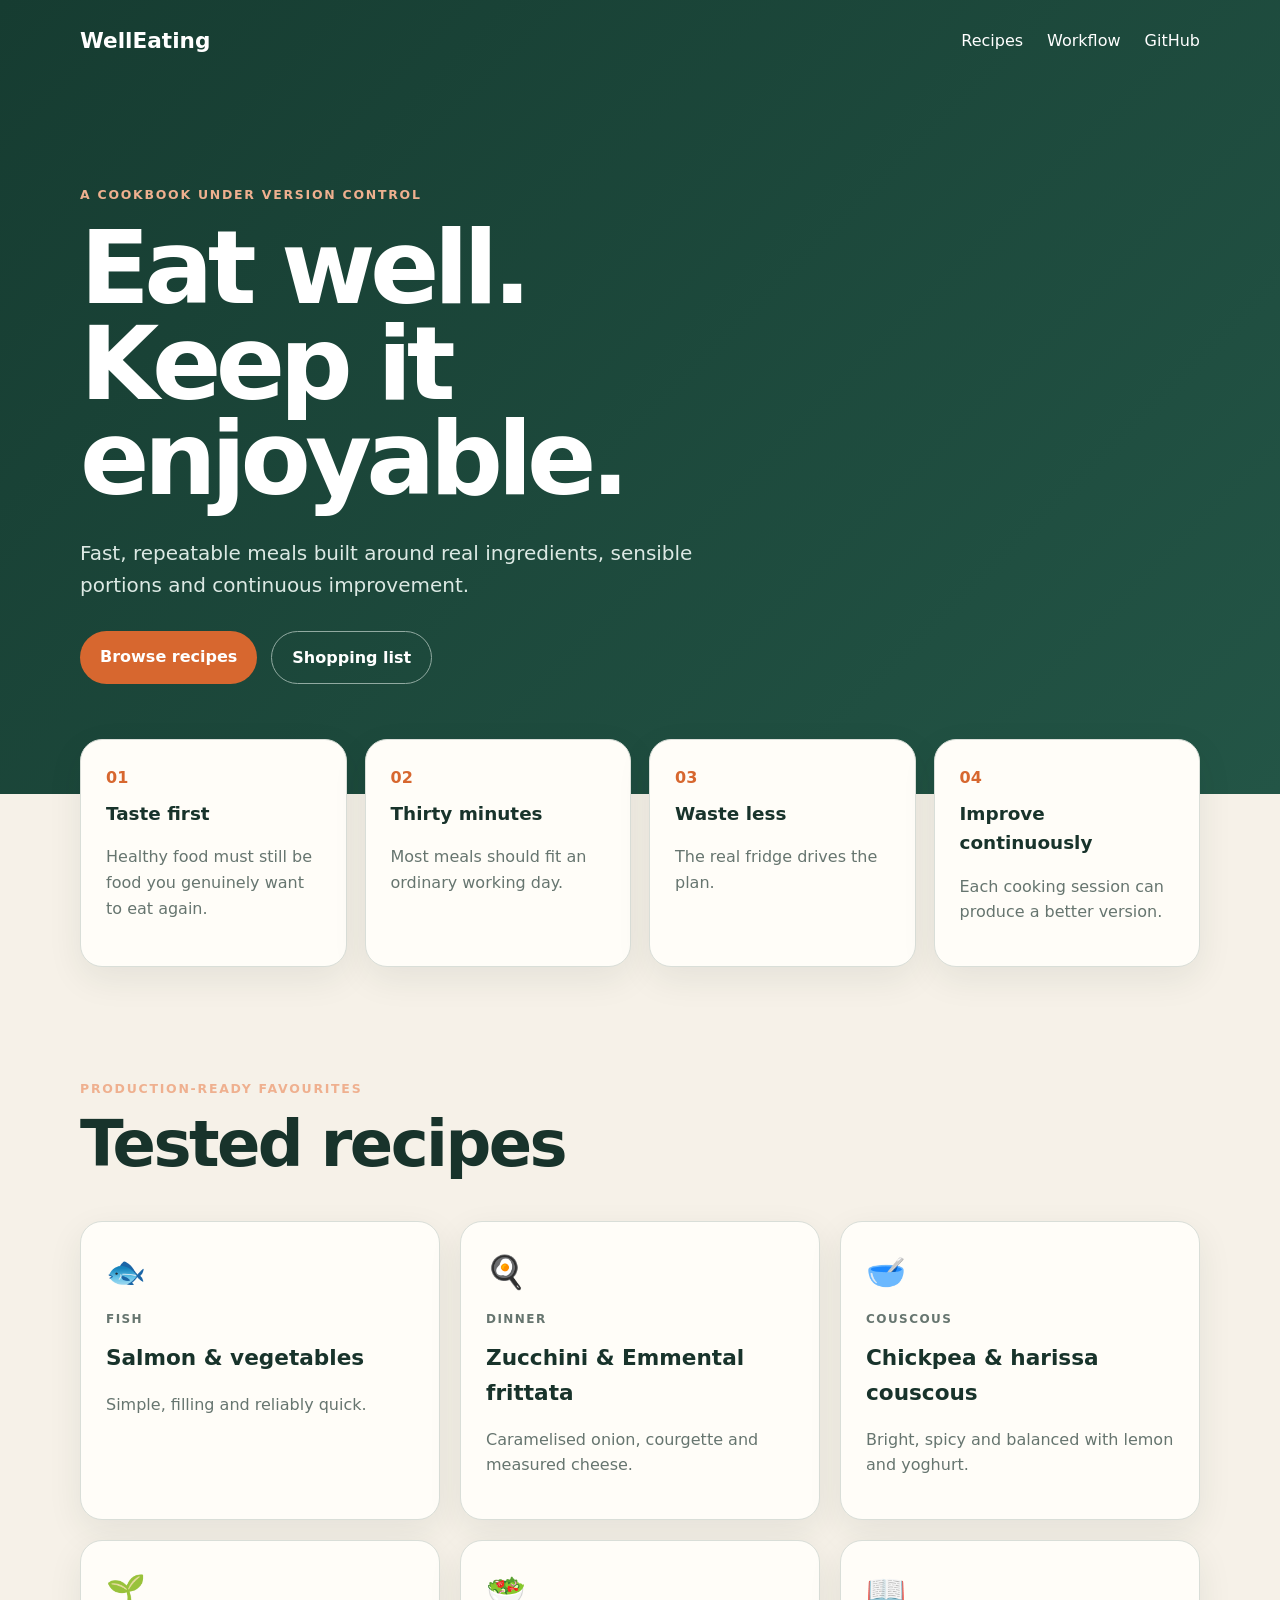
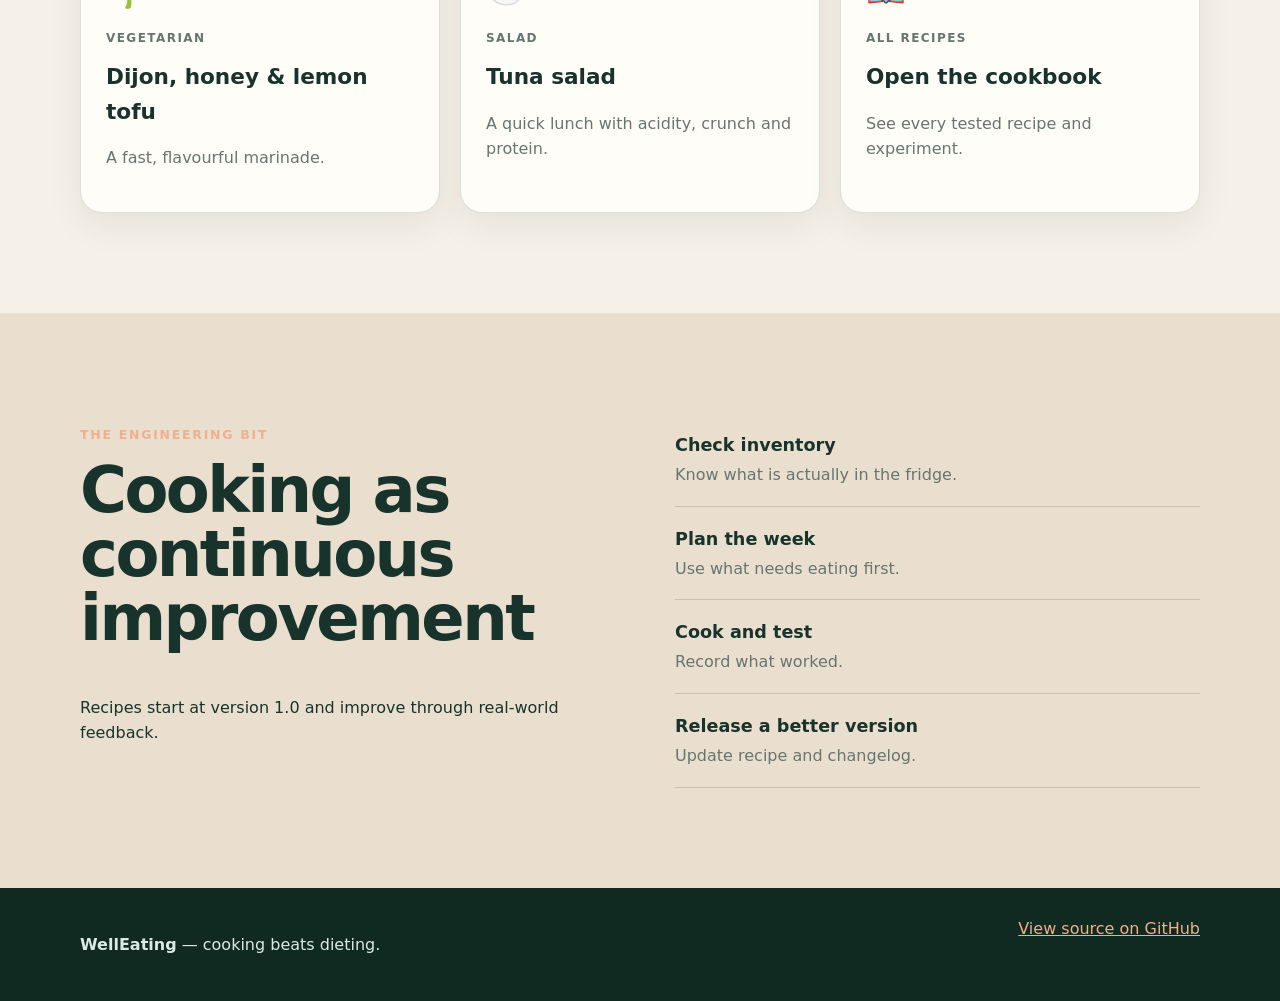
==== docs/index.html @ fb2a12c9 "Add searchable recipe library" ====
<!doctype html>
<html lang="en">
<head>
  <meta charset="utf-8">
  <meta name="viewport" content="width=device-width, initial-scale=1">
  <meta name="description" content="WellEating: a version-controlled personal cookbook for enjoyable, sustainable eating.">
  <title>WellEating</title>
  <link rel="stylesheet" href="styles.css">
</head>
<body>
  <header class="hero">
    <nav class="nav container">
      <a class="brand" href="./">WellEating</a>
      <div class="nav-links">
        <a href="recipes.html">Recipes</a>
        <a href="#workflow">Workflow</a>
        <a href="https://github.com/MassimoDanieli/WellEating">GitHub</a>
      </div>
    </nav>
    <div class="hero-content container">
      <p class="eyebrow">A cookbook under version control</p>
      <h1>Eat well.<br>Keep it enjoyable.</h1>
      <p class="intro">Fast, repeatable meals built around real ingredients, sensible portions and continuous improvement.</p>
      <div class="actions">
        <a class="button primary" href="recipes.html">Browse recipes</a>
        <a class="button secondary" href="https://github.com/MassimoDanieli/WellEating/blob/main/pantry/shopping-list.md">Shopping list</a>
      </div>
    </div>
  </header>

  <main>
    <section class="principles container">
      <article><span>01</span><h2>Taste first</h2><p>Healthy food must still be food you genuinely want to eat again.</p></article>
      <article><span>02</span><h2>Thirty minutes</h2><p>Most meals should fit an ordinary working day.</p></article>
      <article><span>03</span><h2>Waste less</h2><p>The real fridge drives the plan.</p></article>
      <article><span>04</span><h2>Improve continuously</h2><p>Each cooking session can produce a better version.</p></article>
    </section>

    <section id="recipes" class="section container">
      <div class="section-heading">
        <p class="eyebrow">Production-ready favourites</p>
        <h2>Tested recipes</h2>
      </div>
      <div class="recipe-grid">
        <a class="recipe-card" href="https://github.com/MassimoDanieli/WellEating/tree/main/recipes/fish"><div class="recipe-icon">🐟</div><p class="tag">Fish</p><h3>Salmon & vegetables</h3><p>Simple, filling and reliably quick.</p></a>
        <a class="recipe-card" href="https://github.com/MassimoDanieli/WellEating/tree/main/recipes/dinner"><div class="recipe-icon">🍳</div><p class="tag">Dinner</p><h3>Zucchini & Emmental frittata</h3><p>Caramelised onion, courgette and measured cheese.</p></a>
        <a class="recipe-card" href="https://github.com/MassimoDanieli/WellEating/tree/main/recipes/couscous"><div class="recipe-icon">🥣</div><p class="tag">Couscous</p><h3>Chickpea & harissa couscous</h3><p>Bright, spicy and balanced with lemon and yoghurt.</p></a>
        <a class="recipe-card" href="https://github.com/MassimoDanieli/WellEating/tree/main/recipes/vegetarian"><div class="recipe-icon">🌱</div><p class="tag">Vegetarian</p><h3>Dijon, honey & lemon tofu</h3><p>A fast, flavourful marinade.</p></a>
        <a class="recipe-card" href="https://github.com/MassimoDanieli/WellEating/tree/main/recipes/salads"><div class="recipe-icon">🥗</div><p class="tag">Salad</p><h3>Tuna salad</h3><p>A quick lunch with acidity, crunch and protein.</p></a>
        <a class="recipe-card" href="recipes.html"><div class="recipe-icon">📖</div><p class="tag">All recipes</p><h3>Open the cookbook</h3><p>See every tested recipe and experiment.</p></a>
      </div>
    </section>

    <section id="workflow" class="workflow">
      <div class="container workflow-grid">
        <div><p class="eyebrow">The engineering bit</p><h2>Cooking as continuous improvement</h2><p>Recipes start at version 1.0 and improve through real-world feedback.</p></div>
        <ol>
          <li><strong>Check inventory</strong><span>Know what is actually in the fridge.</span></li>
          <li><strong>Plan the week</strong><span>Use what needs eating first.</span></li>
          <li><strong>Cook and test</strong><span>Record what worked.</span></li>
          <li><strong>Release a better version</strong><span>Update recipe and changelog.</span></li>
        </ol>
      </div>
    </section>
  </main>

  <footer><div class="container footer-inner"><p><strong>WellEating</strong> — cooking beats dieting.</p><a href="https://github.com/MassimoDanieli/WellEating">View source on GitHub</a></div></footer>
</body>
</html>
---- docs/styles.css ----
:root{--bg:#f6f1e8;--ink:#18332b;--accent:#d7672f;--card:#fffdf8;--muted:#66756f;--line:#d9ded8}*{box-sizing:border-box}html{scroll-behavior:smooth}body{margin:0;font-family:Inter,ui-sans-serif,system-ui,-apple-system,BlinkMacSystemFont,"Segoe UI",sans-serif;background:var(--bg);color:var(--ink);line-height:1.6}.container{width:min(1120px,calc(100% - 40px));margin:auto}.hero{min-height:72vh;background:linear-gradient(135deg,#163c31,#235546);color:#fff}.nav{display:flex;justify-content:space-between;align-items:center;padding:24px 0}.brand{font-size:1.35rem;font-weight:800}.nav a{color:inherit;text-decoration:none}.nav-links{display:flex;gap:24px}.hero-content{padding:90px 0 110px}.eyebrow{text-transform:uppercase;letter-spacing:.14em;font-weight:800;font-size:.78rem;color:#efb08f}.hero h1{font-size:clamp(3.2rem,8vw,6.6rem);line-height:.93;margin:.15em 0 .3em;letter-spacing:-.055em;max-width:850px}.intro{max-width:690px;font-size:1.25rem;color:#dce9e4}.actions{display:flex;gap:14px;flex-wrap:wrap;margin-top:30px}.button{padding:13px 20px;border-radius:999px;text-decoration:none;font-weight:800}.primary{background:var(--accent);color:white}.secondary{border:1px solid #91aaa1;color:white}.principles{display:grid;grid-template-columns:repeat(4,1fr);gap:18px;margin-top:-55px}.principles article,.recipe-card{background:var(--card);border:1px solid var(--line);border-radius:22px;padding:25px;box-shadow:0 12px 35px rgba(20,45,37,.08)}.principles span,.tag{color:var(--accent);font-weight:800}.principles h2{font-size:1.15rem;margin:.5rem 0}.principles p,.recipe-card p{color:var(--muted)}.section{padding:100px 0}.section-heading h2,.workflow h2{font-size:clamp(2.3rem,5vw,4rem);line-height:1;margin:.2em 0 .7em;letter-spacing:-.04em}.recipe-grid{display:grid;grid-template-columns:repeat(3,1fr);gap:20px}.recipe-card{text-decoration:none;color:inherit;transition:.2s transform,.2s box-shadow}.recipe-card:hover{transform:translateY(-5px);box-shadow:0 18px 45px rgba(20,45,37,.13)}.recipe-icon{font-size:2rem}.recipe-card h3{font-size:1.35rem;margin:.3rem 0}.tag{font-size:.75rem;text-transform:uppercase;letter-spacing:.12em}.workflow{background:#eadfcf;padding:100px 0}.workflow-grid{display:grid;grid-template-columns:1fr 1fr;gap:70px}.workflow ol{list-style:none;padding:0;margin:0}.workflow li{display:grid;gap:3px;padding:18px 0;border-bottom:1px solid #cdbfae}.workflow li strong{font-size:1.1rem}.workflow li span{color:var(--muted)}footer{background:#102a22;color:#dce9e4;padding:28px 0}.footer-inner{display:flex;justify-content:space-between;gap:20px}.footer-inner a{color:#efb08f}@media(max-width:850px){.principles,.recipe-grid{grid-template-columns:repeat(2,1fr)}.workflow-grid{grid-template-columns:1fr}.hero-content{padding-top:60px}}@media(max-width:560px){.nav-links{display:none}.principles,.recipe-grid{grid-template-columns:1fr}.hero{min-height:auto}.hero-content{padding:55px 0 90px}.footer-inner{flex-direction:column}}

/* Recipe library */
.subhero{background:linear-gradient(135deg,#163c31,#235546);color:#fff}.subhero-content{padding:70px 0 85px}.subhero h1{font-size:clamp(3rem,7vw,5.8rem);line-height:.96;letter-spacing:-.055em;margin:.15em 0 .25em;max-width:900px}.nav-links .active{color:#efb08f}.recipe-page{padding:55px 0 100px}.filter-panel{display:grid;grid-template-columns:minmax(240px,1.2fr) 1fr 1fr;gap:24px;background:var(--card);border:1px solid var(--line);border-radius:24px;padding:24px;box-shadow:0 12px 35px rgba(20,45,37,.07)}.search-box,.filter-group{display:flex;flex-direction:column;gap:10px}.search-box>span,.filter-group>span{font-size:.78rem;text-transform:uppercase;letter-spacing:.12em;font-weight:800;color:var(--muted)}.search-box input{width:100%;border:1px solid var(--line);background:#fff;border-radius:14px;padding:13px 15px;font:inherit;color:var(--ink);outline:none}.search-box input:focus{border-color:var(--accent);box-shadow:0 0 0 3px rgba(215,103,47,.14)}.chips{display:flex;flex-wrap:wrap;gap:8px}.chip{border:1px solid var(--line);background:#fff;color:var(--ink);padding:8px 11px;border-radius:999px;font:inherit;font-size:.84rem;font-weight:700;cursor:pointer}.chip:hover,.chip.selected{background:var(--ink);border-color:var(--ink);color:#fff}.results-bar{display:flex;justify-content:space-between;align-items:center;margin:30px 2px 18px}.results-bar p{margin:0}.text-button{border:0;background:none;color:var(--accent);font:inherit;font-weight:800;cursor:pointer}.recipe-library{grid-template-columns:repeat(3,1fr)}.library-card{display:flex;flex-direction:column;min-height:370px}.library-card h2{font-size:1.45rem;line-height:1.15;margin:.35rem 0}.library-card>p:not(.tag){flex:1}.card-top{display:flex;justify-content:space-between;align-items:flex-start}.status{font-size:.7rem;font-weight:800;padding:6px 9px;border-radius:999px;background:#eee8de;color:#665d50}.status.production-ready{background:#dcecdf;color:#246238}.status.tested{background:#e5ecf3;color:#2b587b}.status.to-test{background:#f8e3d8;color:#9b4928}.recipe-meta{display:flex;justify-content:space-between;border-top:1px solid var(--line);padding-top:14px;color:var(--muted);font-size:.86rem}.card-action{display:flex;justify-content:space-between;align-items:center;margin-top:18px;border:0;background:var(--ink);color:#fff;border-radius:12px;padding:11px 13px;font:inherit;font-weight:800;cursor:pointer}.card-action:hover{background:#285646}.empty-state{text-align:center;padding:70px 20px;color:var(--muted)}.recipe-dialog{width:min(920px,calc(100% - 28px));max-height:88vh;border:0;border-radius:25px;padding:0;background:var(--card);color:var(--ink);box-shadow:0 30px 90px rgba(0,0,0,.35)}.recipe-dialog::backdrop{background:rgba(10,29,23,.72);backdrop-filter:blur(4px)}.dialog-close{position:sticky;float:right;top:14px;margin:14px 14px 0 0;width:38px;height:38px;border:0;border-radius:50%;background:#fff;color:var(--ink);font-size:1.6rem;cursor:pointer;box-shadow:0 5px 20px rgba(0,0,0,.15);z-index:2}.dialog-hero{display:grid;grid-template-columns:auto 1fr;gap:22px;background:#eadfcf;padding:44px 52px 30px}.dialog-icon{font-size:3.2rem}.dialog-hero h2{font-size:clamp(2rem,5vw,3.5rem);line-height:1;letter-spacing:-.04em;margin:.18em 0}.dialog-hero p:last-child{color:var(--muted);max-width:660px}.dialog-meta{display:flex;gap:10px;flex-wrap:wrap;padding:20px 52px 0}.dialog-meta span{background:#edf0ec;border-radius:999px;padding:7px 11px;font-weight:700;font-size:.85rem}.recipe-detail-grid{display:grid;grid-template-columns:.85fr 1.15fr;gap:50px;padding:30px 52px}.recipe-detail-grid h3{font-size:1.25rem}.recipe-detail-grid li{margin-bottom:9px}.recipe-note{margin:0 52px 45px;padding:18px 20px;border-left:4px solid var(--accent);background:#f5eee4;border-radius:0 14px 14px 0}.recipe-note p{margin:.35rem 0 0;color:var(--muted)}
@media(max-width:900px){.filter-panel{grid-template-columns:1fr 1fr}.search-box{grid-column:1/-1}.recipe-library{grid-template-columns:repeat(2,1fr)}}
@media(max-width:620px){.subhero-content{padding:45px 0 60px}.filter-panel{grid-template-columns:1fr;padding:18px}.search-box{grid-column:auto}.recipe-library{grid-template-columns:1fr}.library-card{min-height:0}.dialog-hero{grid-template-columns:1fr;padding:55px 25px 25px}.dialog-icon{font-size:2.5rem}.dialog-meta{padding:18px 25px 0}.recipe-detail-grid{grid-template-columns:1fr;gap:15px;padding:20px 25px}.recipe-note{margin:0 25px 30px}}
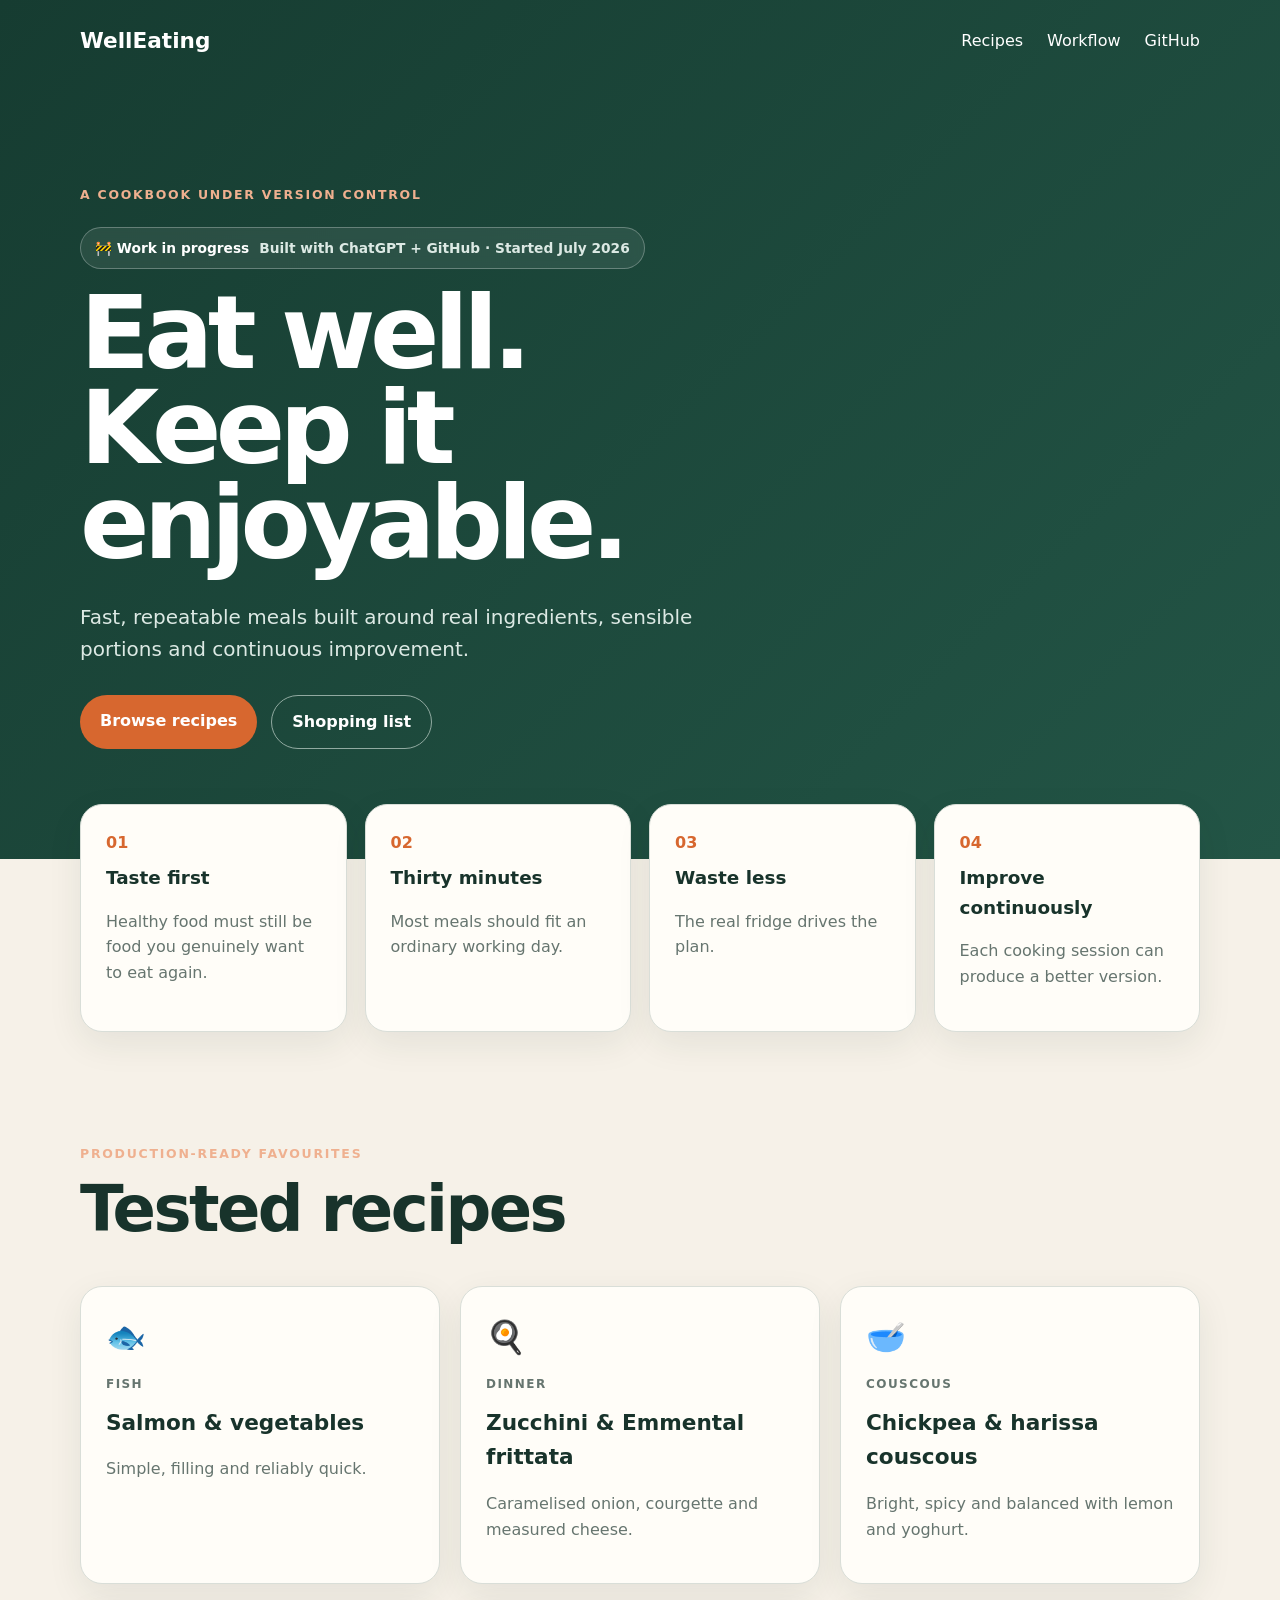
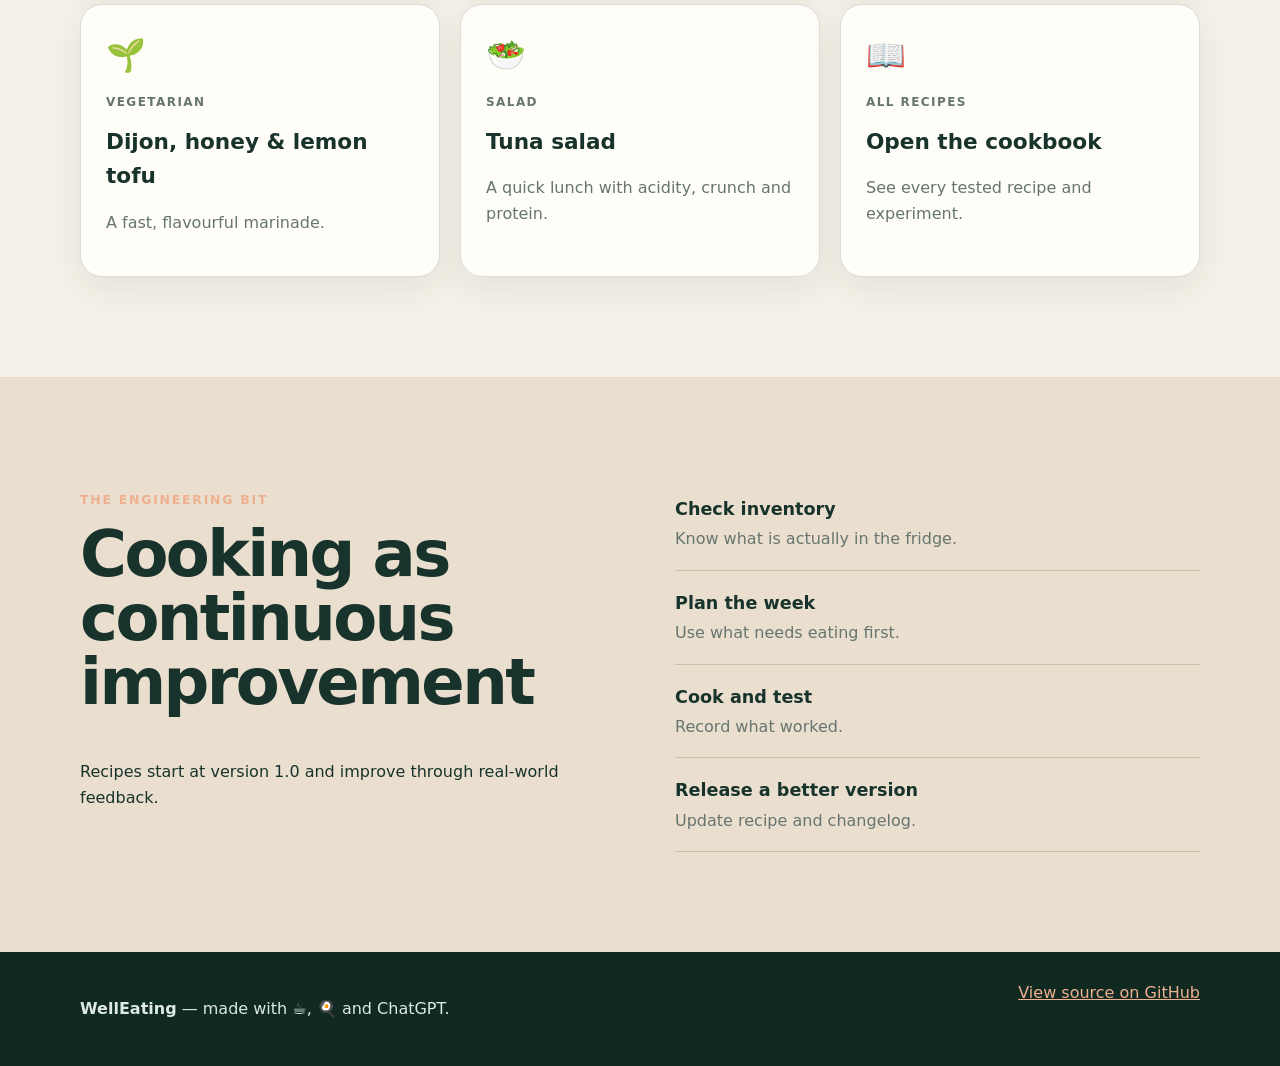
==== commit e2d3886d: "Add project status badge and updated footer" ====
--- a/docs/index.html
+++ b/docs/index.html
@@ -19,6 +19,7 @@
     </nav>
     <div class="hero-content container">
       <p class="eyebrow">A cookbook under version control</p>
+      <div class="project-badge" role="status">🚧 Work in progress <span>Built with ChatGPT + GitHub · Started July 2026</span></div>
       <h1>Eat well.<br>Keep it enjoyable.</h1>
       <p class="intro">Fast, repeatable meals built around real ingredients, sensible portions and continuous improvement.</p>
       <div class="actions">
@@ -64,6 +65,6 @@
     </section>
   </main>
 
-  <footer><div class="container footer-inner"><p><strong>WellEating</strong> — cooking beats dieting.</p><a href="https://github.com/MassimoDanieli/WellEating">View source on GitHub</a></div></footer>
+  <footer><div class="container footer-inner"><p><strong>WellEating</strong> — made with ☕, 🍳 and ChatGPT.</p><a href="https://github.com/MassimoDanieli/WellEating">View source on GitHub</a></div></footer>
 </body>
 </html>
--- a/docs/styles.css
+++ b/docs/styles.css
@@ -4,3 +4,7 @@
 .subhero{background:linear-gradient(135deg,#163c31,#235546);color:#fff}.subhero-content{padding:70px 0 85px}.subhero h1{font-size:clamp(3rem,7vw,5.8rem);line-height:.96;letter-spacing:-.055em;margin:.15em 0 .25em;max-width:900px}.nav-links .active{color:#efb08f}.recipe-page{padding:55px 0 100px}.filter-panel{display:grid;grid-template-columns:minmax(240px,1.2fr) 1fr 1fr;gap:24px;background:var(--card);border:1px solid var(--line);border-radius:24px;padding:24px;box-shadow:0 12px 35px rgba(20,45,37,.07)}.search-box,.filter-group{display:flex;flex-direction:column;gap:10px}.search-box>span,.filter-group>span{font-size:.78rem;text-transform:uppercase;letter-spacing:.12em;font-weight:800;color:var(--muted)}.search-box input{width:100%;border:1px solid var(--line);background:#fff;border-radius:14px;padding:13px 15px;font:inherit;color:var(--ink);outline:none}.search-box input:focus{border-color:var(--accent);box-shadow:0 0 0 3px rgba(215,103,47,.14)}.chips{display:flex;flex-wrap:wrap;gap:8px}.chip{border:1px solid var(--line);background:#fff;color:var(--ink);padding:8px 11px;border-radius:999px;font:inherit;font-size:.84rem;font-weight:700;cursor:pointer}.chip:hover,.chip.selected{background:var(--ink);border-color:var(--ink);color:#fff}.results-bar{display:flex;justify-content:space-between;align-items:center;margin:30px 2px 18px}.results-bar p{margin:0}.text-button{border:0;background:none;color:var(--accent);font:inherit;font-weight:800;cursor:pointer}.recipe-library{grid-template-columns:repeat(3,1fr)}.library-card{display:flex;flex-direction:column;min-height:370px}.library-card h2{font-size:1.45rem;line-height:1.15;margin:.35rem 0}.library-card>p:not(.tag){flex:1}.card-top{display:flex;justify-content:space-between;align-items:flex-start}.status{font-size:.7rem;font-weight:800;padding:6px 9px;border-radius:999px;background:#eee8de;color:#665d50}.status.production-ready{background:#dcecdf;color:#246238}.status.tested{background:#e5ecf3;color:#2b587b}.status.to-test{background:#f8e3d8;color:#9b4928}.recipe-meta{display:flex;justify-content:space-between;border-top:1px solid var(--line);padding-top:14px;color:var(--muted);font-size:.86rem}.card-action{display:flex;justify-content:space-between;align-items:center;margin-top:18px;border:0;background:var(--ink);color:#fff;border-radius:12px;padding:11px 13px;font:inherit;font-weight:800;cursor:pointer}.card-action:hover{background:#285646}.empty-state{text-align:center;padding:70px 20px;color:var(--muted)}.recipe-dialog{width:min(920px,calc(100% - 28px));max-height:88vh;border:0;border-radius:25px;padding:0;background:var(--card);color:var(--ink);box-shadow:0 30px 90px rgba(0,0,0,.35)}.recipe-dialog::backdrop{background:rgba(10,29,23,.72);backdrop-filter:blur(4px)}.dialog-close{position:sticky;float:right;top:14px;margin:14px 14px 0 0;width:38px;height:38px;border:0;border-radius:50%;background:#fff;color:var(--ink);font-size:1.6rem;cursor:pointer;box-shadow:0 5px 20px rgba(0,0,0,.15);z-index:2}.dialog-hero{display:grid;grid-template-columns:auto 1fr;gap:22px;background:#eadfcf;padding:44px 52px 30px}.dialog-icon{font-size:3.2rem}.dialog-hero h2{font-size:clamp(2rem,5vw,3.5rem);line-height:1;letter-spacing:-.04em;margin:.18em 0}.dialog-hero p:last-child{color:var(--muted);max-width:660px}.dialog-meta{display:flex;gap:10px;flex-wrap:wrap;padding:20px 52px 0}.dialog-meta span{background:#edf0ec;border-radius:999px;padding:7px 11px;font-weight:700;font-size:.85rem}.recipe-detail-grid{display:grid;grid-template-columns:.85fr 1.15fr;gap:50px;padding:30px 52px}.recipe-detail-grid h3{font-size:1.25rem}.recipe-detail-grid li{margin-bottom:9px}.recipe-note{margin:0 52px 45px;padding:18px 20px;border-left:4px solid var(--accent);background:#f5eee4;border-radius:0 14px 14px 0}.recipe-note p{margin:.35rem 0 0;color:var(--muted)}
 @media(max-width:900px){.filter-panel{grid-template-columns:1fr 1fr}.search-box{grid-column:1/-1}.recipe-library{grid-template-columns:repeat(2,1fr)}}
 @media(max-width:620px){.subhero-content{padding:45px 0 60px}.filter-panel{grid-template-columns:1fr;padding:18px}.search-box{grid-column:auto}.recipe-library{grid-template-columns:1fr}.library-card{min-height:0}.dialog-hero{grid-template-columns:1fr;padding:55px 25px 25px}.dialog-icon{font-size:2.5rem}.dialog-meta{padding:18px 25px 0}.recipe-detail-grid{grid-template-columns:1fr;gap:15px;padding:20px 25px}.recipe-note{margin:0 25px 30px}}
+
+
+/* Project status */
+.project-badge{display:inline-flex;align-items:center;gap:10px;flex-wrap:wrap;margin-top:10px;padding:9px 14px;border:1px solid rgba(255,255,255,.28);border-radius:999px;background:rgba(255,255,255,.08);font-weight:800;font-size:.86rem;backdrop-filter:blur(6px)}.project-badge span{font-weight:600;color:#dce9e4}@media(max-width:560px){.project-badge{border-radius:18px;align-items:flex-start}.project-badge span{display:block;width:100%;padding-left:28px}}
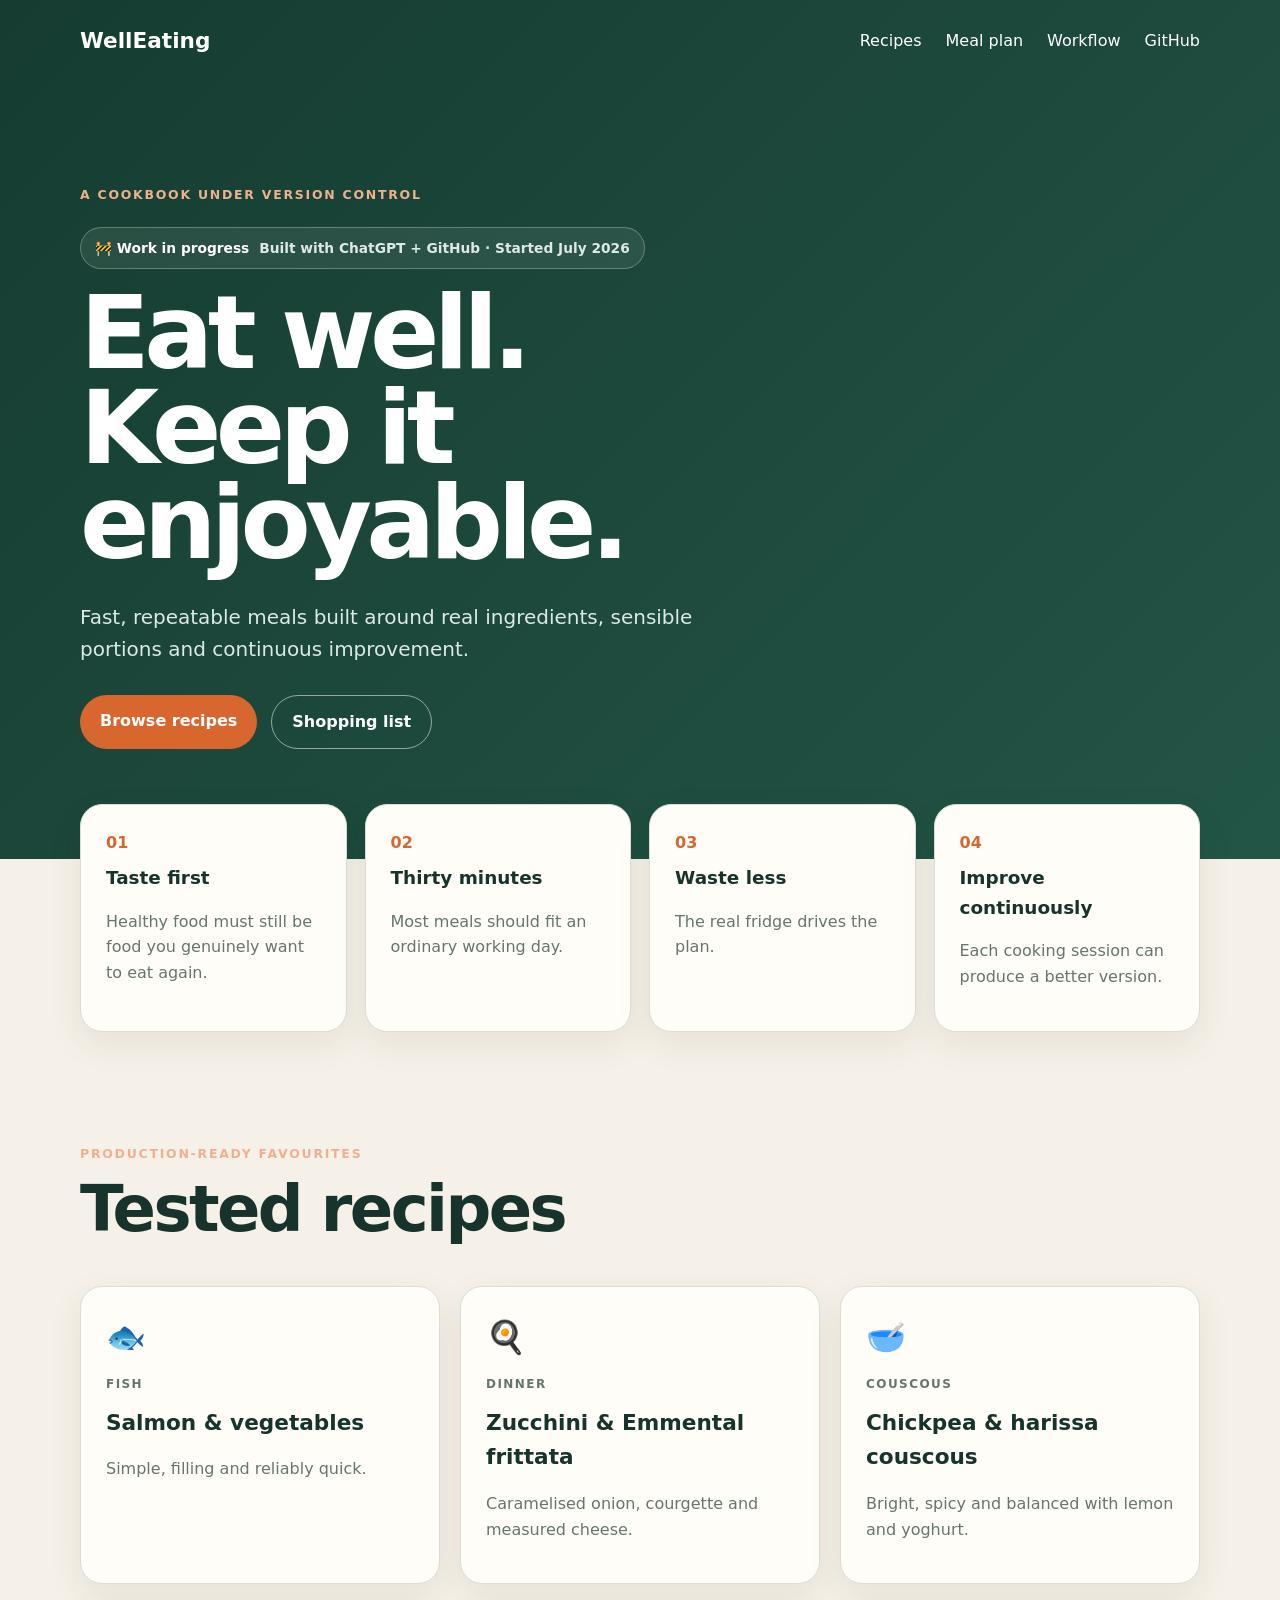
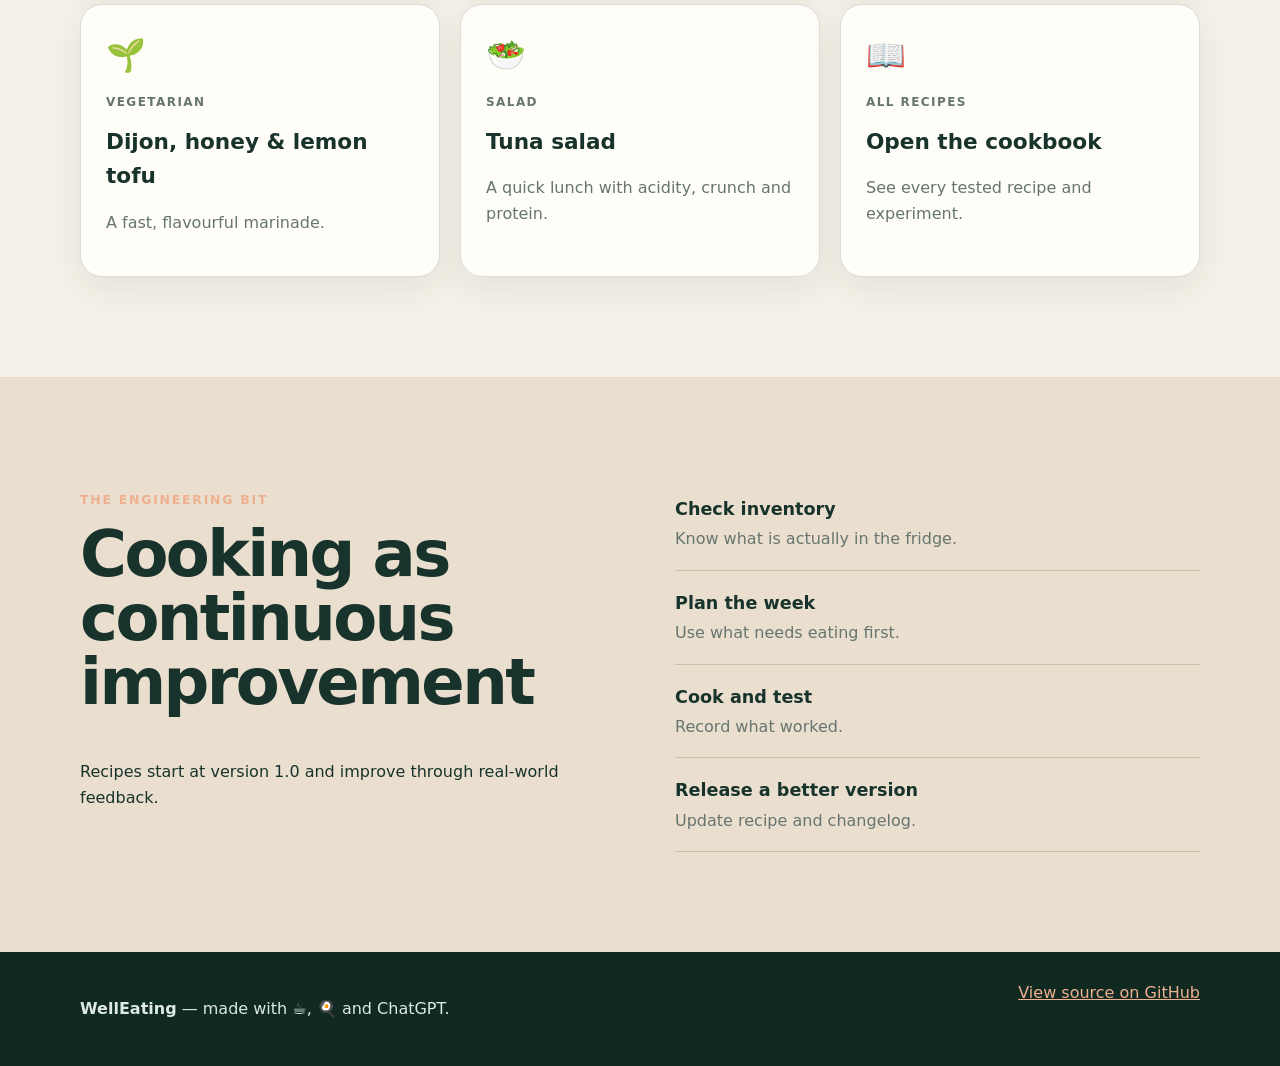
==== commit 5b6aca77: "Single-source recipes pipeline, meal plan page, OG tags and shareable URLs" ====
--- a/docs/index.html
+++ b/docs/index.html
@@ -5,6 +5,15 @@
   <meta name="viewport" content="width=device-width, initial-scale=1">
   <meta name="description" content="WellEating: a version-controlled personal cookbook for enjoyable, sustainable eating.">
   <title>WellEating</title>
+  <link rel="icon" type="image/png" href="favicon.png">
+  <meta property="og:type" content="website">
+  <meta property="og:title" content="WellEating">
+  <meta property="og:description" content="A version-controlled personal cookbook for enjoyable, sustainable eating.">
+  <meta property="og:url" content="https://massimodanieli.github.io/WellEating/">
+  <meta property="og:image" content="https://massimodanieli.github.io/WellEating/og-image.png">
+  <meta property="og:image:width" content="1200">
+  <meta property="og:image:height" content="630">
+  <meta name="twitter:card" content="summary_large_image">
   <link rel="stylesheet" href="styles.css">
 </head>
 <body>
@@ -13,6 +22,7 @@
       <a class="brand" href="./">WellEating</a>
       <div class="nav-links">
         <a href="recipes.html">Recipes</a>
+        <a href="meal-plan.html">Meal plan</a>
         <a href="#workflow">Workflow</a>
         <a href="https://github.com/MassimoDanieli/WellEating">GitHub</a>
       </div>
@@ -24,7 +34,7 @@
       <p class="intro">Fast, repeatable meals built around real ingredients, sensible portions and continuous improvement.</p>
       <div class="actions">
         <a class="button primary" href="recipes.html">Browse recipes</a>
-        <a class="button secondary" href="https://github.com/MassimoDanieli/WellEating/blob/main/pantry/shopping-list.md">Shopping list</a>
+        <a class="button secondary" href="shopping.html">Shopping list</a>
       </div>
     </div>
   </header>
@@ -43,11 +53,11 @@
         <h2>Tested recipes</h2>
       </div>
       <div class="recipe-grid">
-        <a class="recipe-card" href="https://github.com/MassimoDanieli/WellEating/tree/main/recipes/fish"><div class="recipe-icon">🐟</div><p class="tag">Fish</p><h3>Salmon & vegetables</h3><p>Simple, filling and reliably quick.</p></a>
-        <a class="recipe-card" href="https://github.com/MassimoDanieli/WellEating/tree/main/recipes/dinner"><div class="recipe-icon">🍳</div><p class="tag">Dinner</p><h3>Zucchini & Emmental frittata</h3><p>Caramelised onion, courgette and measured cheese.</p></a>
-        <a class="recipe-card" href="https://github.com/MassimoDanieli/WellEating/tree/main/recipes/couscous"><div class="recipe-icon">🥣</div><p class="tag">Couscous</p><h3>Chickpea & harissa couscous</h3><p>Bright, spicy and balanced with lemon and yoghurt.</p></a>
-        <a class="recipe-card" href="https://github.com/MassimoDanieli/WellEating/tree/main/recipes/vegetarian"><div class="recipe-icon">🌱</div><p class="tag">Vegetarian</p><h3>Dijon, honey & lemon tofu</h3><p>A fast, flavourful marinade.</p></a>
-        <a class="recipe-card" href="https://github.com/MassimoDanieli/WellEating/tree/main/recipes/salads"><div class="recipe-icon">🥗</div><p class="tag">Salad</p><h3>Tuna salad</h3><p>A quick lunch with acidity, crunch and protein.</p></a>
+        <a class="recipe-card" href="recipes.html?open=salmon-air-fryer-vegetables"><div class="recipe-icon">🐟</div><p class="tag">Fish</p><h3>Salmon & vegetables</h3><p>Simple, filling and reliably quick.</p></a>
+        <a class="recipe-card" href="recipes.html?open=zucchini-onion-emmental-frittata"><div class="recipe-icon">🍳</div><p class="tag">Dinner</p><h3>Zucchini & Emmental frittata</h3><p>Caramelised onion, courgette and measured cheese.</p></a>
+        <a class="recipe-card" href="recipes.html?open=moroccan-chickpea-harissa-couscous"><div class="recipe-icon">🥣</div><p class="tag">Couscous</p><h3>Chickpea & harissa couscous</h3><p>Bright, spicy and balanced with lemon and yoghurt.</p></a>
+        <a class="recipe-card" href="recipes.html?open=dijon-honey-lemon-tofu"><div class="recipe-icon">🌱</div><p class="tag">Vegetarian</p><h3>Dijon, honey & lemon tofu</h3><p>A fast, flavourful marinade.</p></a>
+        <a class="recipe-card" href="recipes.html?open=tuna-mustard-salad"><div class="recipe-icon">🥗</div><p class="tag">Salad</p><h3>Tuna salad</h3><p>A quick lunch with acidity, crunch and protein.</p></a>
         <a class="recipe-card" href="recipes.html"><div class="recipe-icon">📖</div><p class="tag">All recipes</p><h3>Open the cookbook</h3><p>See every tested recipe and experiment.</p></a>
       </div>
     </section>
--- a/docs/styles.css
+++ b/docs/styles.css
@@ -6,5 +6,19 @@
 @media(max-width:620px){.subhero-content{padding:45px 0 60px}.filter-panel{grid-template-columns:1fr;padding:18px}.search-box{grid-column:auto}.recipe-library{grid-template-columns:1fr}.library-card{min-height:0}.dialog-hero{grid-template-columns:1fr;padding:55px 25px 25px}.dialog-icon{font-size:2.5rem}.dialog-meta{padding:18px 25px 0}.recipe-detail-grid{grid-template-columns:1fr;gap:15px;padding:20px 25px}.recipe-note{margin:0 25px 30px}}
 
 
+/* Shopping list */
+.shopping-page{padding:55px 0 100px}.shopping-grid{display:grid;grid-template-columns:repeat(3,1fr);gap:20px}.shopping-card{cursor:default}.shopping-card:hover{transform:none;box-shadow:0 12px 35px rgba(20,45,37,.08)}.shopping-items{list-style:none;margin:14px 0 0;padding:0;display:flex;flex-direction:column;gap:9px}.shopping-items li{display:flex;align-items:center;gap:10px;color:var(--ink)}.shopping-items li.checked{color:var(--muted);text-decoration:line-through}.shopping-items .box{width:16px;height:16px;flex:0 0 16px;border-radius:5px;border:2px solid var(--line)}.shopping-items li.checked .box{background:var(--accent);border-color:var(--accent)}
+@media(max-width:900px){.shopping-grid{grid-template-columns:repeat(2,1fr)}}
+@media(max-width:620px){.shopping-grid{grid-template-columns:1fr}}
+
+/* Meal plan */
+.mealplan-page{padding:55px 0 100px}.mealplan-grid{display:grid;grid-template-columns:repeat(3,1fr);gap:20px}.day-card{cursor:default}.day-card:hover{transform:none;box-shadow:0 12px 35px rgba(20,45,37,.08)}.day-card.today{border-color:var(--accent);box-shadow:0 0 0 2px var(--accent),0 12px 35px rgba(20,45,37,.1)}.meal{margin-top:12px}.meal-label{font-size:.72rem;text-transform:uppercase;letter-spacing:.12em;font-weight:800;color:var(--muted)}.meal p{margin:.2rem 0 0;color:var(--ink)}.day-note{margin-top:14px;padding-top:12px;border-top:1px solid var(--line);color:var(--muted);font-size:.9rem;font-style:italic}
+@media(max-width:900px){.mealplan-grid{grid-template-columns:repeat(2,1fr)}}
+@media(max-width:620px){.mealplan-grid{grid-template-columns:1fr}}
+
+/* Recipe dialog extras */
+.rating{color:var(--accent);letter-spacing:2px}.dialog-source{padding:0 52px 40px;margin:0}.dialog-source a{color:var(--accent);font-weight:800;text-decoration:none}
+@media(max-width:620px){.dialog-source{padding:0 25px 30px}}
+
 /* Project status */
 .project-badge{display:inline-flex;align-items:center;gap:10px;flex-wrap:wrap;margin-top:10px;padding:9px 14px;border:1px solid rgba(255,255,255,.28);border-radius:999px;background:rgba(255,255,255,.08);font-weight:800;font-size:.86rem;backdrop-filter:blur(6px)}.project-badge span{font-weight:600;color:#dce9e4}@media(max-width:560px){.project-badge{border-radius:18px;align-items:flex-start}.project-badge span{display:block;width:100%;padding-left:28px}}
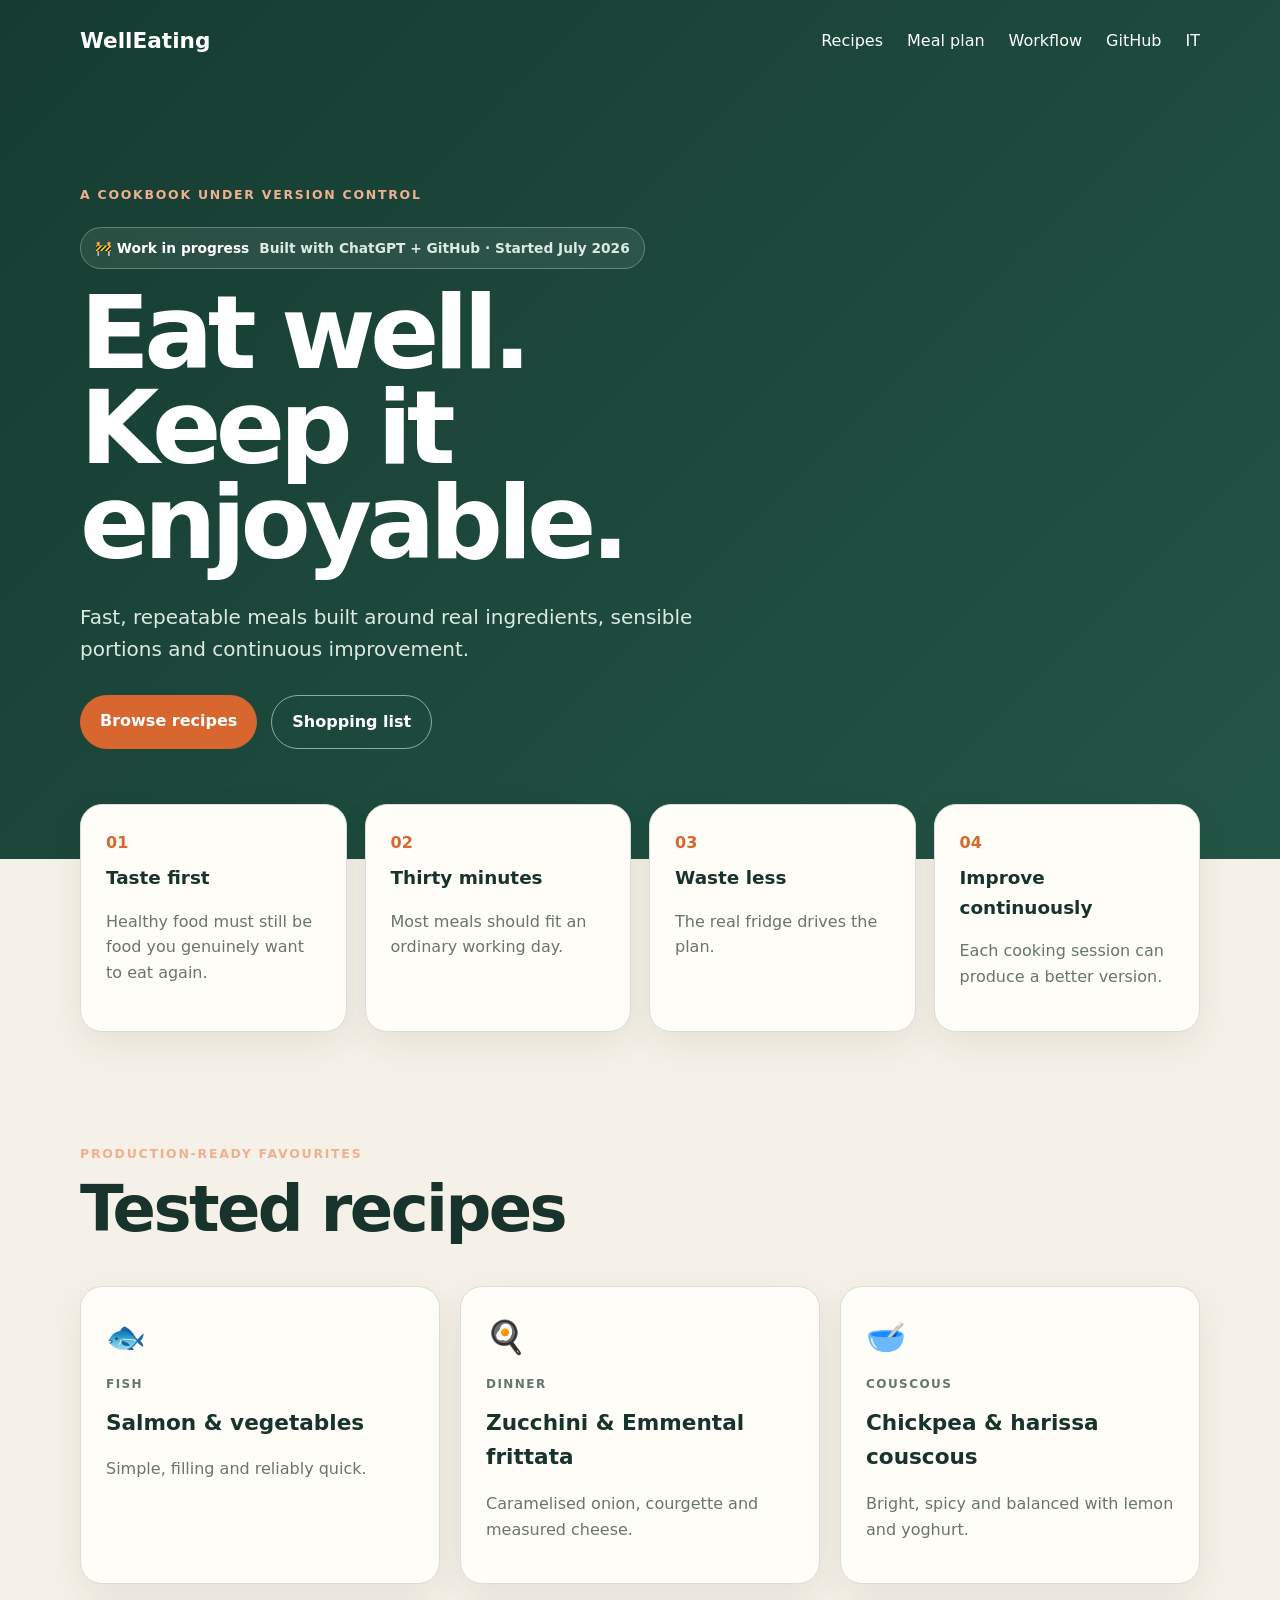
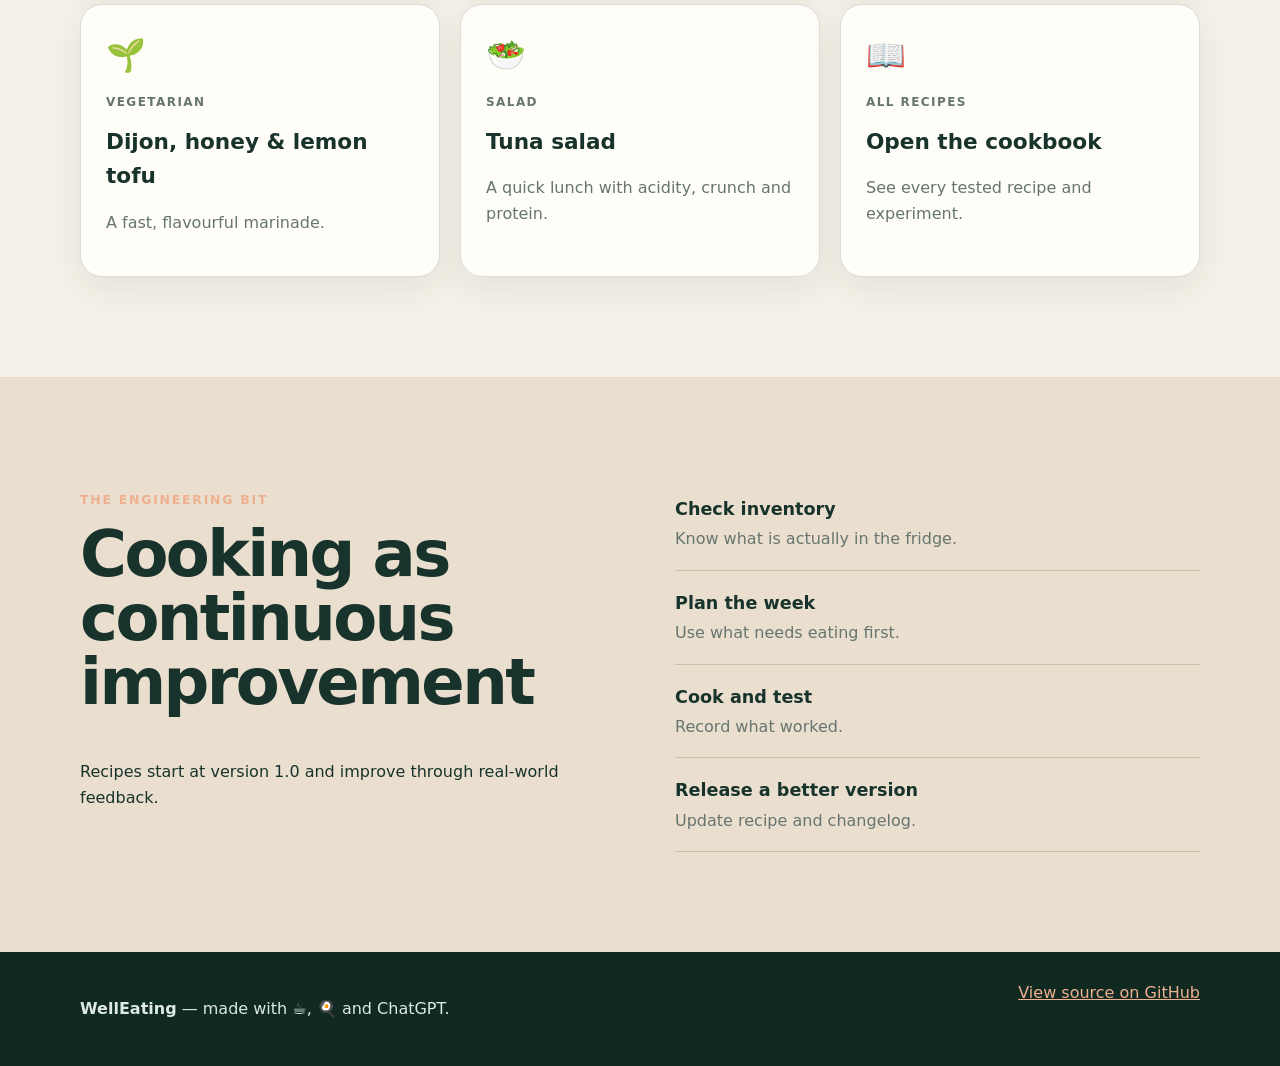
==== commit 43328310: "Full Italian version of the site" ====
--- a/docs/index.html
+++ b/docs/index.html
@@ -6,6 +6,8 @@
   <meta name="description" content="WellEating: a version-controlled personal cookbook for enjoyable, sustainable eating.">
   <title>WellEating</title>
   <link rel="icon" type="image/png" href="favicon.png">
+  <link rel="alternate" hreflang="en" href="https://massimodanieli.github.io/WellEating/">
+  <link rel="alternate" hreflang="it" href="https://massimodanieli.github.io/WellEating/it/">
   <meta property="og:type" content="website">
   <meta property="og:title" content="WellEating">
   <meta property="og:description" content="A version-controlled personal cookbook for enjoyable, sustainable eating.">
@@ -14,6 +16,11 @@
   <meta property="og:image:width" content="1200">
   <meta property="og:image:height" content="630">
   <meta name="twitter:card" content="summary_large_image">
+  <link rel="manifest" href="manifest.webmanifest">
+  <link rel="apple-touch-icon" href="apple-touch-icon.png">
+  <meta name="theme-color" content="#163c31">
+  <meta name="apple-mobile-web-app-capable" content="yes">
+  <meta name="apple-mobile-web-app-status-bar-style" content="black-translucent">
   <link rel="stylesheet" href="styles.css">
 </head>
 <body>
@@ -25,6 +32,7 @@
         <a href="meal-plan.html">Meal plan</a>
         <a href="#workflow">Workflow</a>
         <a href="https://github.com/MassimoDanieli/WellEating">GitHub</a>
+        <a href="it/" lang="it">IT</a>
       </div>
     </nav>
     <div class="hero-content container">
@@ -76,5 +84,13 @@
   </main>
 
   <footer><div class="container footer-inner"><p><strong>WellEating</strong> — made with ☕, 🍳 and ChatGPT.</p><a href="https://github.com/MassimoDanieli/WellEating">View source on GitHub</a></div></footer>
+  <nav class="tabbar" aria-label="Primary">
+    <a href="index.html" class="active"><span aria-hidden="true">🏠</span>Home</a>
+    <a href="recipes.html"><span aria-hidden="true">📖</span>Recipes</a>
+    <a href="meal-plan.html"><span aria-hidden="true">📅</span>Plan</a>
+    <a href="shopping.html"><span aria-hidden="true">🛒</span>Shop</a>
+    <a href="it/" lang="it"><span aria-hidden="true">🌐</span>IT</a>
+  </nav>
+  <script src="pwa.js" defer></script>
 </body>
 </html>
--- a/docs/styles.css
+++ b/docs/styles.css
@@ -20,5 +20,20 @@
 .rating{color:var(--accent);letter-spacing:2px}.dialog-source{padding:0 52px 40px;margin:0}.dialog-source a{color:var(--accent);font-weight:800;text-decoration:none}
 @media(max-width:620px){.dialog-source{padding:0 25px 30px}}
 
+/* Mobile app experience */
+.tabbar{display:none}
+@media(max-width:620px){
+  body{padding-bottom:calc(72px + env(safe-area-inset-bottom))}
+  .tabbar{position:fixed;bottom:0;left:0;right:0;z-index:50;display:flex;justify-content:space-around;align-items:stretch;background:#102a22;padding:8px 6px calc(8px + env(safe-area-inset-bottom));box-shadow:0 -8px 30px rgba(16,42,34,.35)}
+  .tabbar a{display:flex;flex-direction:column;align-items:center;gap:2px;flex:1;padding:6px 4px;border-radius:14px;color:#dce9e4;text-decoration:none;font-size:.72rem;font-weight:800;letter-spacing:.02em}
+  .tabbar a span{font-size:1.35rem;line-height:1.2}
+  .tabbar a.active{color:#efb08f;background:rgba(255,255,255,.07)}
+  .shopping-items li{padding:9px 0;min-height:44px}
+  .shopping-items .box{width:22px;height:22px;flex:0 0 22px;border-radius:7px}
+  footer{margin-bottom:0}
+}
+.shopping-items li{cursor:pointer;user-select:none;-webkit-tap-highlight-color:transparent}
+.shopping-items li:focus-visible{outline:2px solid var(--accent);outline-offset:3px;border-radius:8px}
+
 /* Project status */
 .project-badge{display:inline-flex;align-items:center;gap:10px;flex-wrap:wrap;margin-top:10px;padding:9px 14px;border:1px solid rgba(255,255,255,.28);border-radius:999px;background:rgba(255,255,255,.08);font-weight:800;font-size:.86rem;backdrop-filter:blur(6px)}.project-badge span{font-weight:600;color:#dce9e4}@media(max-width:560px){.project-badge{border-radius:18px;align-items:flex-start}.project-badge span{display:block;width:100%;padding-left:28px}}
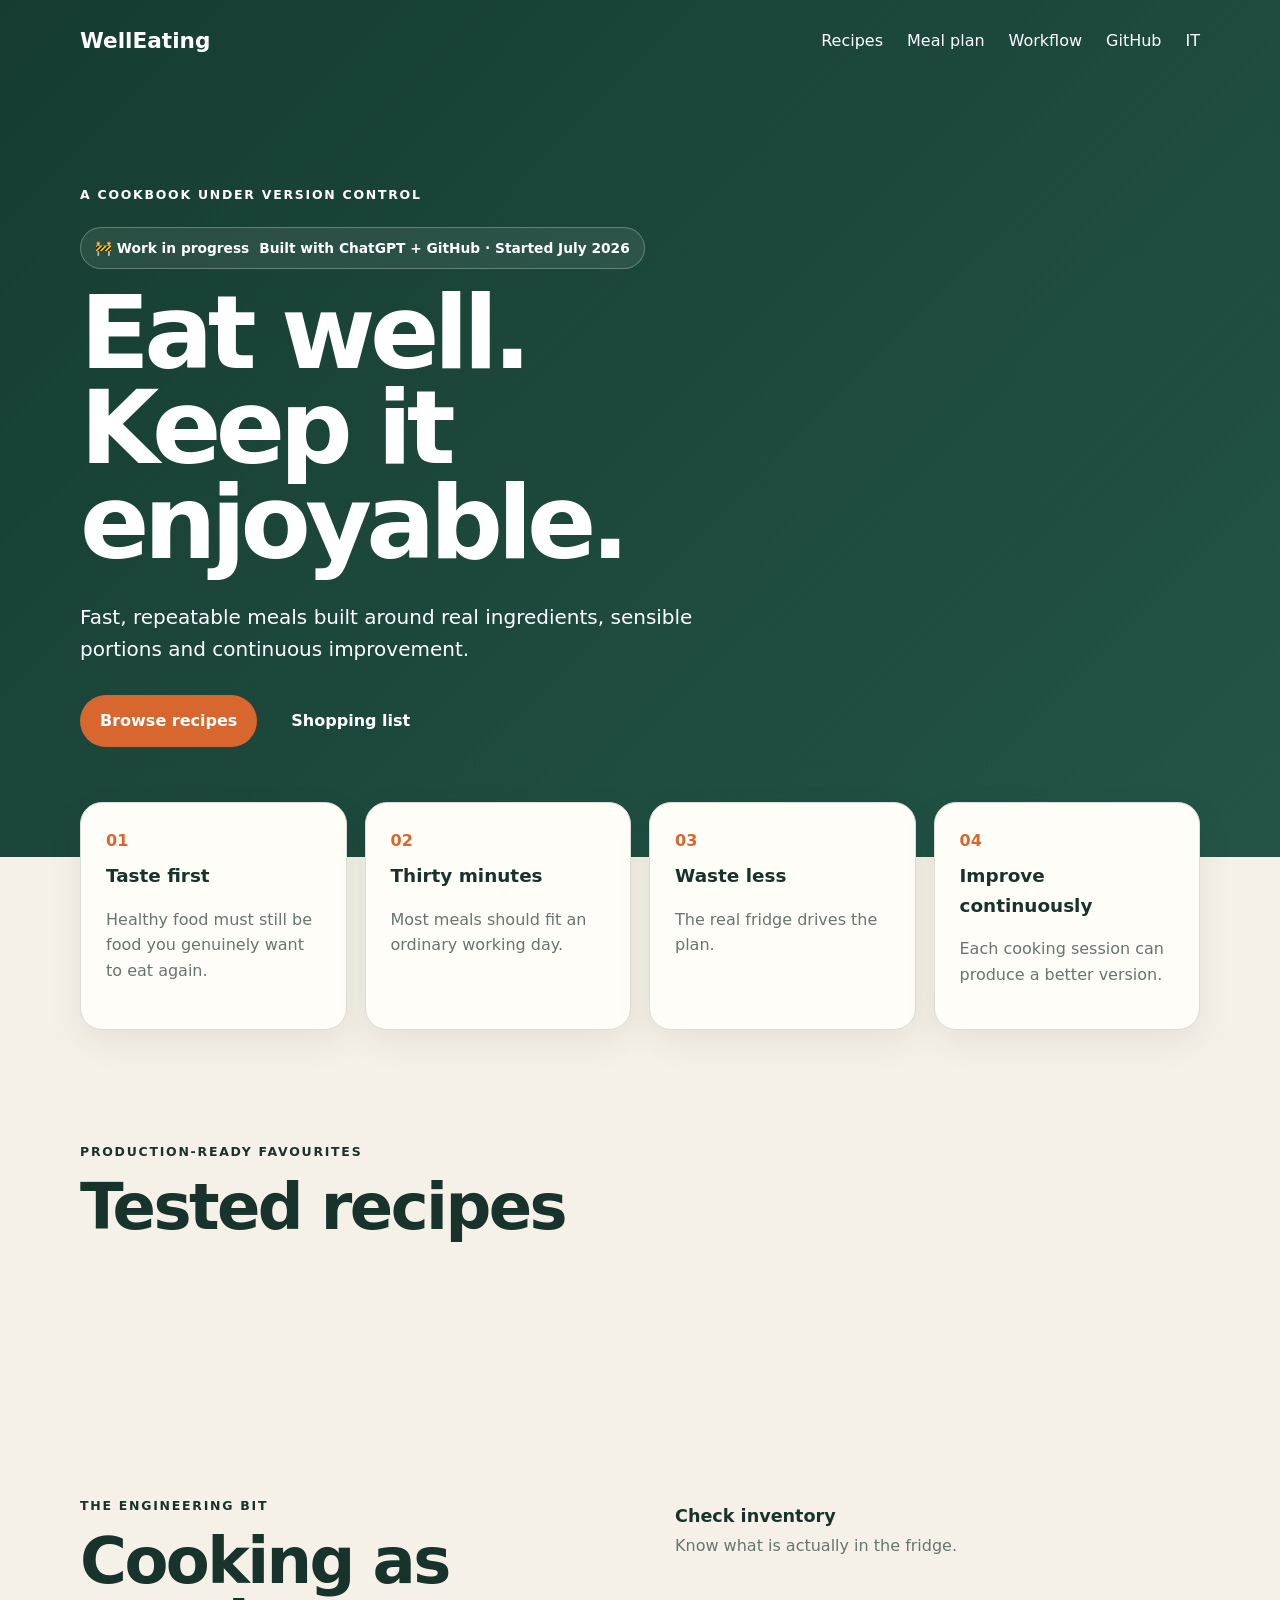
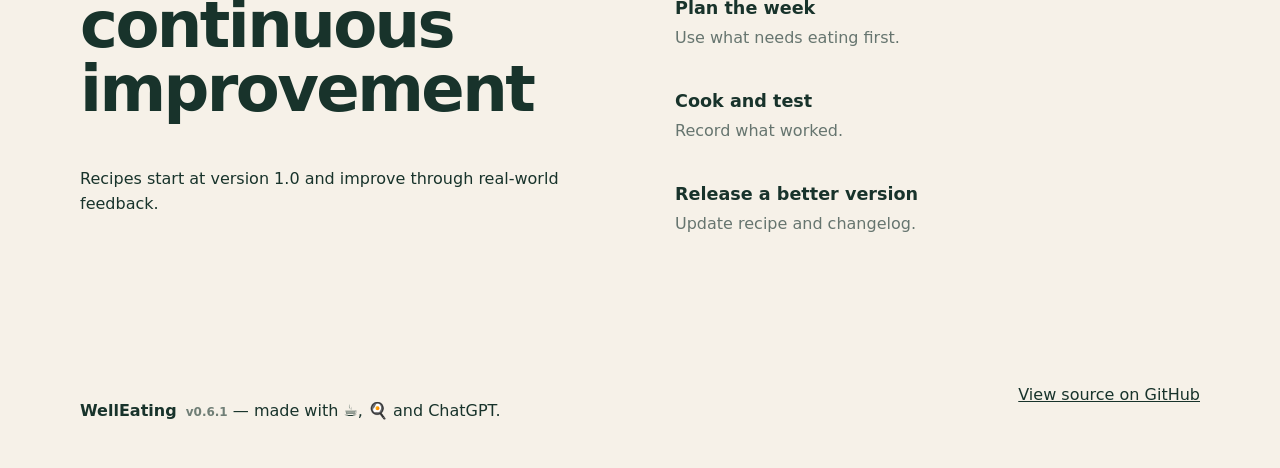
==== commit 552c3244: "Show site version from CHANGELOG in the footer" ====
--- a/docs/index.html
+++ b/docs/index.html
@@ -22,6 +22,8 @@
   <meta name="apple-mobile-web-app-capable" content="yes">
   <meta name="apple-mobile-web-app-status-bar-style" content="black-translucent">
   <link rel="stylesheet" href="styles.css">
+  <link rel="stylesheet" href="theme.css">
+  <script src="config.js"></script>
 </head>
 <body>
   <header class="hero">
@@ -60,14 +62,7 @@
         <p class="eyebrow">Production-ready favourites</p>
         <h2>Tested recipes</h2>
       </div>
-      <div class="recipe-grid">
-        <a class="recipe-card" href="recipes.html?open=salmon-air-fryer-vegetables"><div class="recipe-icon">🐟</div><p class="tag">Fish</p><h3>Salmon & vegetables</h3><p>Simple, filling and reliably quick.</p></a>
-        <a class="recipe-card" href="recipes.html?open=zucchini-onion-emmental-frittata"><div class="recipe-icon">🍳</div><p class="tag">Dinner</p><h3>Zucchini & Emmental frittata</h3><p>Caramelised onion, courgette and measured cheese.</p></a>
-        <a class="recipe-card" href="recipes.html?open=moroccan-chickpea-harissa-couscous"><div class="recipe-icon">🥣</div><p class="tag">Couscous</p><h3>Chickpea & harissa couscous</h3><p>Bright, spicy and balanced with lemon and yoghurt.</p></a>
-        <a class="recipe-card" href="recipes.html?open=dijon-honey-lemon-tofu"><div class="recipe-icon">🌱</div><p class="tag">Vegetarian</p><h3>Dijon, honey & lemon tofu</h3><p>A fast, flavourful marinade.</p></a>
-        <a class="recipe-card" href="recipes.html?open=tuna-mustard-salad"><div class="recipe-icon">🥗</div><p class="tag">Salad</p><h3>Tuna salad</h3><p>A quick lunch with acidity, crunch and protein.</p></a>
-        <a class="recipe-card" href="recipes.html"><div class="recipe-icon">📖</div><p class="tag">All recipes</p><h3>Open the cookbook</h3><p>See every tested recipe and experiment.</p></a>
-      </div>
+      <div id="homeRecipes" class="recipe-grid"></div>
     </section>
 
     <section id="workflow" class="workflow">
@@ -83,7 +78,7 @@
     </section>
   </main>
 
-  <footer><div class="container footer-inner"><p><strong>WellEating</strong> — made with ☕, 🍳 and ChatGPT.</p><a href="https://github.com/MassimoDanieli/WellEating">View source on GitHub</a></div></footer>
+  <footer><div class="container footer-inner"><p><strong>WellEating</strong> <span class="site-version" data-version></span> — made with ☕, 🍳 and ChatGPT.</p><a href="https://github.com/MassimoDanieli/WellEating">View source on GitHub</a></div></footer>
   <nav class="tabbar" aria-label="Primary">
     <a href="index.html" class="active"><span aria-hidden="true">🏠</span>Home</a>
     <a href="recipes.html"><span aria-hidden="true">📖</span>Recipes</a>
@@ -92,5 +87,7 @@
     <a href="it/" lang="it"><span aria-hidden="true">🌐</span>IT</a>
   </nav>
   <script src="pwa.js" defer></script>
+  <script src="home.js" defer></script>
+  <script src="version.js" defer></script>
 </body>
 </html>
--- a/docs/styles.css
+++ b/docs/styles.css
@@ -1,7 +1,7 @@
-:root{--bg:#f6f1e8;--ink:#18332b;--accent:#d7672f;--card:#fffdf8;--muted:#66756f;--line:#d9ded8}*{box-sizing:border-box}html{scroll-behavior:smooth}body{margin:0;font-family:Inter,ui-sans-serif,system-ui,-apple-system,BlinkMacSystemFont,"Segoe UI",sans-serif;background:var(--bg);color:var(--ink);line-height:1.6}.container{width:min(1120px,calc(100% - 40px));margin:auto}.hero{min-height:72vh;background:linear-gradient(135deg,#163c31,#235546);color:#fff}.nav{display:flex;justify-content:space-between;align-items:center;padding:24px 0}.brand{font-size:1.35rem;font-weight:800}.nav a{color:inherit;text-decoration:none}.nav-links{display:flex;gap:24px}.hero-content{padding:90px 0 110px}.eyebrow{text-transform:uppercase;letter-spacing:.14em;font-weight:800;font-size:.78rem;color:#efb08f}.hero h1{font-size:clamp(3.2rem,8vw,6.6rem);line-height:.93;margin:.15em 0 .3em;letter-spacing:-.055em;max-width:850px}.intro{max-width:690px;font-size:1.25rem;color:#dce9e4}.actions{display:flex;gap:14px;flex-wrap:wrap;margin-top:30px}.button{padding:13px 20px;border-radius:999px;text-decoration:none;font-weight:800}.primary{background:var(--accent);color:white}.secondary{border:1px solid #91aaa1;color:white}.principles{display:grid;grid-template-columns:repeat(4,1fr);gap:18px;margin-top:-55px}.principles article,.recipe-card{background:var(--card);border:1px solid var(--line);border-radius:22px;padding:25px;box-shadow:0 12px 35px rgba(20,45,37,.08)}.principles span,.tag{color:var(--accent);font-weight:800}.principles h2{font-size:1.15rem;margin:.5rem 0}.principles p,.recipe-card p{color:var(--muted)}.section{padding:100px 0}.section-heading h2,.workflow h2{font-size:clamp(2.3rem,5vw,4rem);line-height:1;margin:.2em 0 .7em;letter-spacing:-.04em}.recipe-grid{display:grid;grid-template-columns:repeat(3,1fr);gap:20px}.recipe-card{text-decoration:none;color:inherit;transition:.2s transform,.2s box-shadow}.recipe-card:hover{transform:translateY(-5px);box-shadow:0 18px 45px rgba(20,45,37,.13)}.recipe-icon{font-size:2rem}.recipe-card h3{font-size:1.35rem;margin:.3rem 0}.tag{font-size:.75rem;text-transform:uppercase;letter-spacing:.12em}.workflow{background:#eadfcf;padding:100px 0}.workflow-grid{display:grid;grid-template-columns:1fr 1fr;gap:70px}.workflow ol{list-style:none;padding:0;margin:0}.workflow li{display:grid;gap:3px;padding:18px 0;border-bottom:1px solid #cdbfae}.workflow li strong{font-size:1.1rem}.workflow li span{color:var(--muted)}footer{background:#102a22;color:#dce9e4;padding:28px 0}.footer-inner{display:flex;justify-content:space-between;gap:20px}.footer-inner a{color:#efb08f}@media(max-width:850px){.principles,.recipe-grid{grid-template-columns:repeat(2,1fr)}.workflow-grid{grid-template-columns:1fr}.hero-content{padding-top:60px}}@media(max-width:560px){.nav-links{display:none}.principles,.recipe-grid{grid-template-columns:1fr}.hero{min-height:auto}.hero-content{padding:55px 0 90px}.footer-inner{flex-direction:column}}
+:root{--bg:#f6f1e8;--ink:#18332b;--accent:#d7672f;--card:#fffdf8;--muted:#66756f;--line:#d9ded8;--hero-a:#163c31;--hero-b:#235546;--hero-accent:var(--hero-accent);--hero-soft:var(--hero-soft);--hero-line:var(--hero-line);--deep:var(--deep);--band:var(--band);--band-line:var(--band-line)}*{box-sizing:border-box}html{scroll-behavior:smooth}body{margin:0;font-family:Inter,ui-sans-serif,system-ui,-apple-system,BlinkMacSystemFont,"Segoe UI",sans-serif;background:var(--bg);color:var(--ink);line-height:1.6}.container{width:min(1120px,calc(100% - 40px));margin:auto}.hero{min-height:72vh;background:linear-gradient(135deg,var(--hero-a),var(--hero-b));color:#fff}.nav{display:flex;justify-content:space-between;align-items:center;padding:24px 0}.brand{font-size:1.35rem;font-weight:800}.nav a{color:inherit;text-decoration:none}.nav-links{display:flex;gap:24px}.hero-content{padding:90px 0 110px}.eyebrow{text-transform:uppercase;letter-spacing:.14em;font-weight:800;font-size:.78rem;color:var(--hero-accent)}.hero h1{font-size:clamp(3.2rem,8vw,6.6rem);line-height:.93;margin:.15em 0 .3em;letter-spacing:-.055em;max-width:850px}.intro{max-width:690px;font-size:1.25rem;color:var(--hero-soft)}.actions{display:flex;gap:14px;flex-wrap:wrap;margin-top:30px}.button{padding:13px 20px;border-radius:999px;text-decoration:none;font-weight:800}.primary{background:var(--accent);color:white}.secondary{border:1px solid var(--hero-line);color:white}.principles{display:grid;grid-template-columns:repeat(4,1fr);gap:18px;margin-top:-55px}.principles article,.recipe-card{background:var(--card);border:1px solid var(--line);border-radius:22px;padding:25px;box-shadow:0 12px 35px rgba(20,45,37,.08)}.principles span,.tag{color:var(--accent);font-weight:800}.principles h2{font-size:1.15rem;margin:.5rem 0}.principles p,.recipe-card p{color:var(--muted)}.section{padding:100px 0}.section-heading h2,.workflow h2{font-size:clamp(2.3rem,5vw,4rem);line-height:1;margin:.2em 0 .7em;letter-spacing:-.04em}.recipe-grid{display:grid;grid-template-columns:repeat(3,1fr);gap:20px}.recipe-card{text-decoration:none;color:inherit;transition:.2s transform,.2s box-shadow}.recipe-card:hover{transform:translateY(-5px);box-shadow:0 18px 45px rgba(20,45,37,.13)}.recipe-icon{font-size:2rem}.recipe-card h3{font-size:1.35rem;margin:.3rem 0}.tag{font-size:.75rem;text-transform:uppercase;letter-spacing:.12em}.workflow{background:var(--band);padding:100px 0}.workflow-grid{display:grid;grid-template-columns:1fr 1fr;gap:70px}.workflow ol{list-style:none;padding:0;margin:0}.workflow li{display:grid;gap:3px;padding:18px 0;border-bottom:1px solid var(--band-line)}.workflow li strong{font-size:1.1rem}.workflow li span{color:var(--muted)}footer{background:var(--deep);color:var(--hero-soft);padding:28px 0}.footer-inner{display:flex;justify-content:space-between;gap:20px}.footer-inner a{color:var(--hero-accent)}@media(max-width:850px){.principles,.recipe-grid{grid-template-columns:repeat(2,1fr)}.workflow-grid{grid-template-columns:1fr}.hero-content{padding-top:60px}}@media(max-width:560px){.nav-links{display:none}.principles,.recipe-grid{grid-template-columns:1fr}.hero{min-height:auto}.hero-content{padding:55px 0 90px}.footer-inner{flex-direction:column}}
 
 /* Recipe library */
-.subhero{background:linear-gradient(135deg,#163c31,#235546);color:#fff}.subhero-content{padding:70px 0 85px}.subhero h1{font-size:clamp(3rem,7vw,5.8rem);line-height:.96;letter-spacing:-.055em;margin:.15em 0 .25em;max-width:900px}.nav-links .active{color:#efb08f}.recipe-page{padding:55px 0 100px}.filter-panel{display:grid;grid-template-columns:minmax(240px,1.2fr) 1fr 1fr;gap:24px;background:var(--card);border:1px solid var(--line);border-radius:24px;padding:24px;box-shadow:0 12px 35px rgba(20,45,37,.07)}.search-box,.filter-group{display:flex;flex-direction:column;gap:10px}.search-box>span,.filter-group>span{font-size:.78rem;text-transform:uppercase;letter-spacing:.12em;font-weight:800;color:var(--muted)}.search-box input{width:100%;border:1px solid var(--line);background:#fff;border-radius:14px;padding:13px 15px;font:inherit;color:var(--ink);outline:none}.search-box input:focus{border-color:var(--accent);box-shadow:0 0 0 3px rgba(215,103,47,.14)}.chips{display:flex;flex-wrap:wrap;gap:8px}.chip{border:1px solid var(--line);background:#fff;color:var(--ink);padding:8px 11px;border-radius:999px;font:inherit;font-size:.84rem;font-weight:700;cursor:pointer}.chip:hover,.chip.selected{background:var(--ink);border-color:var(--ink);color:#fff}.results-bar{display:flex;justify-content:space-between;align-items:center;margin:30px 2px 18px}.results-bar p{margin:0}.text-button{border:0;background:none;color:var(--accent);font:inherit;font-weight:800;cursor:pointer}.recipe-library{grid-template-columns:repeat(3,1fr)}.library-card{display:flex;flex-direction:column;min-height:370px}.library-card h2{font-size:1.45rem;line-height:1.15;margin:.35rem 0}.library-card>p:not(.tag){flex:1}.card-top{display:flex;justify-content:space-between;align-items:flex-start}.status{font-size:.7rem;font-weight:800;padding:6px 9px;border-radius:999px;background:#eee8de;color:#665d50}.status.production-ready{background:#dcecdf;color:#246238}.status.tested{background:#e5ecf3;color:#2b587b}.status.to-test{background:#f8e3d8;color:#9b4928}.recipe-meta{display:flex;justify-content:space-between;border-top:1px solid var(--line);padding-top:14px;color:var(--muted);font-size:.86rem}.card-action{display:flex;justify-content:space-between;align-items:center;margin-top:18px;border:0;background:var(--ink);color:#fff;border-radius:12px;padding:11px 13px;font:inherit;font-weight:800;cursor:pointer}.card-action:hover{background:#285646}.empty-state{text-align:center;padding:70px 20px;color:var(--muted)}.recipe-dialog{width:min(920px,calc(100% - 28px));max-height:88vh;border:0;border-radius:25px;padding:0;background:var(--card);color:var(--ink);box-shadow:0 30px 90px rgba(0,0,0,.35)}.recipe-dialog::backdrop{background:rgba(10,29,23,.72);backdrop-filter:blur(4px)}.dialog-close{position:sticky;float:right;top:14px;margin:14px 14px 0 0;width:38px;height:38px;border:0;border-radius:50%;background:#fff;color:var(--ink);font-size:1.6rem;cursor:pointer;box-shadow:0 5px 20px rgba(0,0,0,.15);z-index:2}.dialog-hero{display:grid;grid-template-columns:auto 1fr;gap:22px;background:#eadfcf;padding:44px 52px 30px}.dialog-icon{font-size:3.2rem}.dialog-hero h2{font-size:clamp(2rem,5vw,3.5rem);line-height:1;letter-spacing:-.04em;margin:.18em 0}.dialog-hero p:last-child{color:var(--muted);max-width:660px}.dialog-meta{display:flex;gap:10px;flex-wrap:wrap;padding:20px 52px 0}.dialog-meta span{background:#edf0ec;border-radius:999px;padding:7px 11px;font-weight:700;font-size:.85rem}.recipe-detail-grid{display:grid;grid-template-columns:.85fr 1.15fr;gap:50px;padding:30px 52px}.recipe-detail-grid h3{font-size:1.25rem}.recipe-detail-grid li{margin-bottom:9px}.recipe-note{margin:0 52px 45px;padding:18px 20px;border-left:4px solid var(--accent);background:#f5eee4;border-radius:0 14px 14px 0}.recipe-note p{margin:.35rem 0 0;color:var(--muted)}
+.subhero{background:linear-gradient(135deg,var(--hero-a),var(--hero-b));color:#fff}.subhero-content{padding:70px 0 85px}.subhero h1{font-size:clamp(3rem,7vw,5.8rem);line-height:.96;letter-spacing:-.055em;margin:.15em 0 .25em;max-width:900px}.nav-links .active{color:var(--hero-accent)}.recipe-page{padding:55px 0 100px}.filter-panel{display:grid;grid-template-columns:minmax(240px,1.2fr) 1fr 1fr;gap:24px;background:var(--card);border:1px solid var(--line);border-radius:24px;padding:24px;box-shadow:0 12px 35px rgba(20,45,37,.07)}.search-box,.filter-group{display:flex;flex-direction:column;gap:10px}.search-box>span,.filter-group>span{font-size:.78rem;text-transform:uppercase;letter-spacing:.12em;font-weight:800;color:var(--muted)}.search-box input{width:100%;border:1px solid var(--line);background:#fff;border-radius:14px;padding:13px 15px;font:inherit;color:var(--ink);outline:none}.search-box input:focus{border-color:var(--accent);box-shadow:0 0 0 3px rgba(215,103,47,.14)}.chips{display:flex;flex-wrap:wrap;gap:8px}.chip{border:1px solid var(--line);background:#fff;color:var(--ink);padding:8px 11px;border-radius:999px;font:inherit;font-size:.84rem;font-weight:700;cursor:pointer}.chip:hover,.chip.selected{background:var(--ink);border-color:var(--ink);color:#fff}.results-bar{display:flex;justify-content:space-between;align-items:center;margin:30px 2px 18px}.results-bar p{margin:0}.text-button{border:0;background:none;color:var(--accent);font:inherit;font-weight:800;cursor:pointer}.recipe-library{grid-template-columns:repeat(3,1fr)}.library-card{display:flex;flex-direction:column;min-height:370px}.library-card h2{font-size:1.45rem;line-height:1.15;margin:.35rem 0}.library-card>p:not(.tag){flex:1}.card-top{display:flex;justify-content:space-between;align-items:flex-start}.status{font-size:.7rem;font-weight:800;padding:6px 9px;border-radius:999px;background:#eee8de;color:#665d50}.status.production-ready{background:#dcecdf;color:#246238}.status.tested{background:#e5ecf3;color:#2b587b}.status.to-test{background:#f8e3d8;color:#9b4928}.recipe-meta{display:flex;justify-content:space-between;border-top:1px solid var(--line);padding-top:14px;color:var(--muted);font-size:.86rem}.card-action{display:flex;justify-content:space-between;align-items:center;margin-top:18px;border:0;background:var(--ink);color:#fff;border-radius:12px;padding:11px 13px;font:inherit;font-weight:800;cursor:pointer}.card-action:hover{background:#285646}.empty-state{text-align:center;padding:70px 20px;color:var(--muted)}.recipe-dialog{width:min(920px,calc(100% - 28px));max-height:88vh;border:0;border-radius:25px;padding:0;background:var(--card);color:var(--ink);box-shadow:0 30px 90px rgba(0,0,0,.35)}.recipe-dialog::backdrop{background:rgba(10,29,23,.72);backdrop-filter:blur(4px)}.dialog-close{position:sticky;float:right;top:14px;margin:14px 14px 0 0;width:38px;height:38px;border:0;border-radius:50%;background:#fff;color:var(--ink);font-size:1.6rem;cursor:pointer;box-shadow:0 5px 20px rgba(0,0,0,.15);z-index:2}.dialog-hero{display:grid;grid-template-columns:auto 1fr;gap:22px;background:var(--band);padding:44px 52px 30px}.dialog-icon{font-size:3.2rem}.dialog-hero h2{font-size:clamp(2rem,5vw,3.5rem);line-height:1;letter-spacing:-.04em;margin:.18em 0}.dialog-hero p:last-child{color:var(--muted);max-width:660px}.dialog-meta{display:flex;gap:10px;flex-wrap:wrap;padding:20px 52px 0}.dialog-meta span{background:#edf0ec;border-radius:999px;padding:7px 11px;font-weight:700;font-size:.85rem}.recipe-detail-grid{display:grid;grid-template-columns:.85fr 1.15fr;gap:50px;padding:30px 52px}.recipe-detail-grid h3{font-size:1.25rem}.recipe-detail-grid li{margin-bottom:9px}.recipe-note{margin:0 52px 45px;padding:18px 20px;border-left:4px solid var(--accent);background:#f5eee4;border-radius:0 14px 14px 0}.recipe-note p{margin:.35rem 0 0;color:var(--muted)}
 @media(max-width:900px){.filter-panel{grid-template-columns:1fr 1fr}.search-box{grid-column:1/-1}.recipe-library{grid-template-columns:repeat(2,1fr)}}
 @media(max-width:620px){.subhero-content{padding:45px 0 60px}.filter-panel{grid-template-columns:1fr;padding:18px}.search-box{grid-column:auto}.recipe-library{grid-template-columns:1fr}.library-card{min-height:0}.dialog-hero{grid-template-columns:1fr;padding:55px 25px 25px}.dialog-icon{font-size:2.5rem}.dialog-meta{padding:18px 25px 0}.recipe-detail-grid{grid-template-columns:1fr;gap:15px;padding:20px 25px}.recipe-note{margin:0 25px 30px}}
 
@@ -20,14 +20,16 @@
 .rating{color:var(--accent);letter-spacing:2px}.dialog-source{padding:0 52px 40px;margin:0}.dialog-source a{color:var(--accent);font-weight:800;text-decoration:none}
 @media(max-width:620px){.dialog-source{padding:0 25px 30px}}
 
+.site-version{font-size:.75rem;font-weight:700;opacity:.6;margin-left:4px}
+
 /* Mobile app experience */
 .tabbar{display:none}
 @media(max-width:620px){
   body{padding-bottom:calc(72px + env(safe-area-inset-bottom))}
-  .tabbar{position:fixed;bottom:0;left:0;right:0;z-index:50;display:flex;justify-content:space-around;align-items:stretch;background:#102a22;padding:8px 6px calc(8px + env(safe-area-inset-bottom));box-shadow:0 -8px 30px rgba(16,42,34,.35)}
-  .tabbar a{display:flex;flex-direction:column;align-items:center;gap:2px;flex:1;padding:6px 4px;border-radius:14px;color:#dce9e4;text-decoration:none;font-size:.72rem;font-weight:800;letter-spacing:.02em}
+  .tabbar{position:fixed;bottom:0;left:0;right:0;z-index:50;display:flex;justify-content:space-around;align-items:stretch;background:var(--deep);padding:8px 6px calc(8px + env(safe-area-inset-bottom));box-shadow:0 -8px 30px rgba(16,42,34,.35)}
+  .tabbar a{display:flex;flex-direction:column;align-items:center;gap:2px;flex:1;padding:6px 4px;border-radius:14px;color:var(--hero-soft);text-decoration:none;font-size:.72rem;font-weight:800;letter-spacing:.02em}
   .tabbar a span{font-size:1.35rem;line-height:1.2}
-  .tabbar a.active{color:#efb08f;background:rgba(255,255,255,.07)}
+  .tabbar a.active{color:var(--hero-accent);background:rgba(255,255,255,.07)}
   .shopping-items li{padding:9px 0;min-height:44px}
   .shopping-items .box{width:22px;height:22px;flex:0 0 22px;border-radius:7px}
   footer{margin-bottom:0}
@@ -36,4 +38,4 @@
 .shopping-items li:focus-visible{outline:2px solid var(--accent);outline-offset:3px;border-radius:8px}
 
 /* Project status */
-.project-badge{display:inline-flex;align-items:center;gap:10px;flex-wrap:wrap;margin-top:10px;padding:9px 14px;border:1px solid rgba(255,255,255,.28);border-radius:999px;background:rgba(255,255,255,.08);font-weight:800;font-size:.86rem;backdrop-filter:blur(6px)}.project-badge span{font-weight:600;color:#dce9e4}@media(max-width:560px){.project-badge{border-radius:18px;align-items:flex-start}.project-badge span{display:block;width:100%;padding-left:28px}}
+.project-badge{display:inline-flex;align-items:center;gap:10px;flex-wrap:wrap;margin-top:10px;padding:9px 14px;border:1px solid rgba(255,255,255,.28);border-radius:999px;background:rgba(255,255,255,.08);font-weight:800;font-size:.86rem;backdrop-filter:blur(6px)}.project-badge span{font-weight:600;color:var(--hero-soft)}@media(max-width:560px){.project-badge{border-radius:18px;align-items:flex-start}.project-badge span{display:block;width:100%;padding-left:28px}}
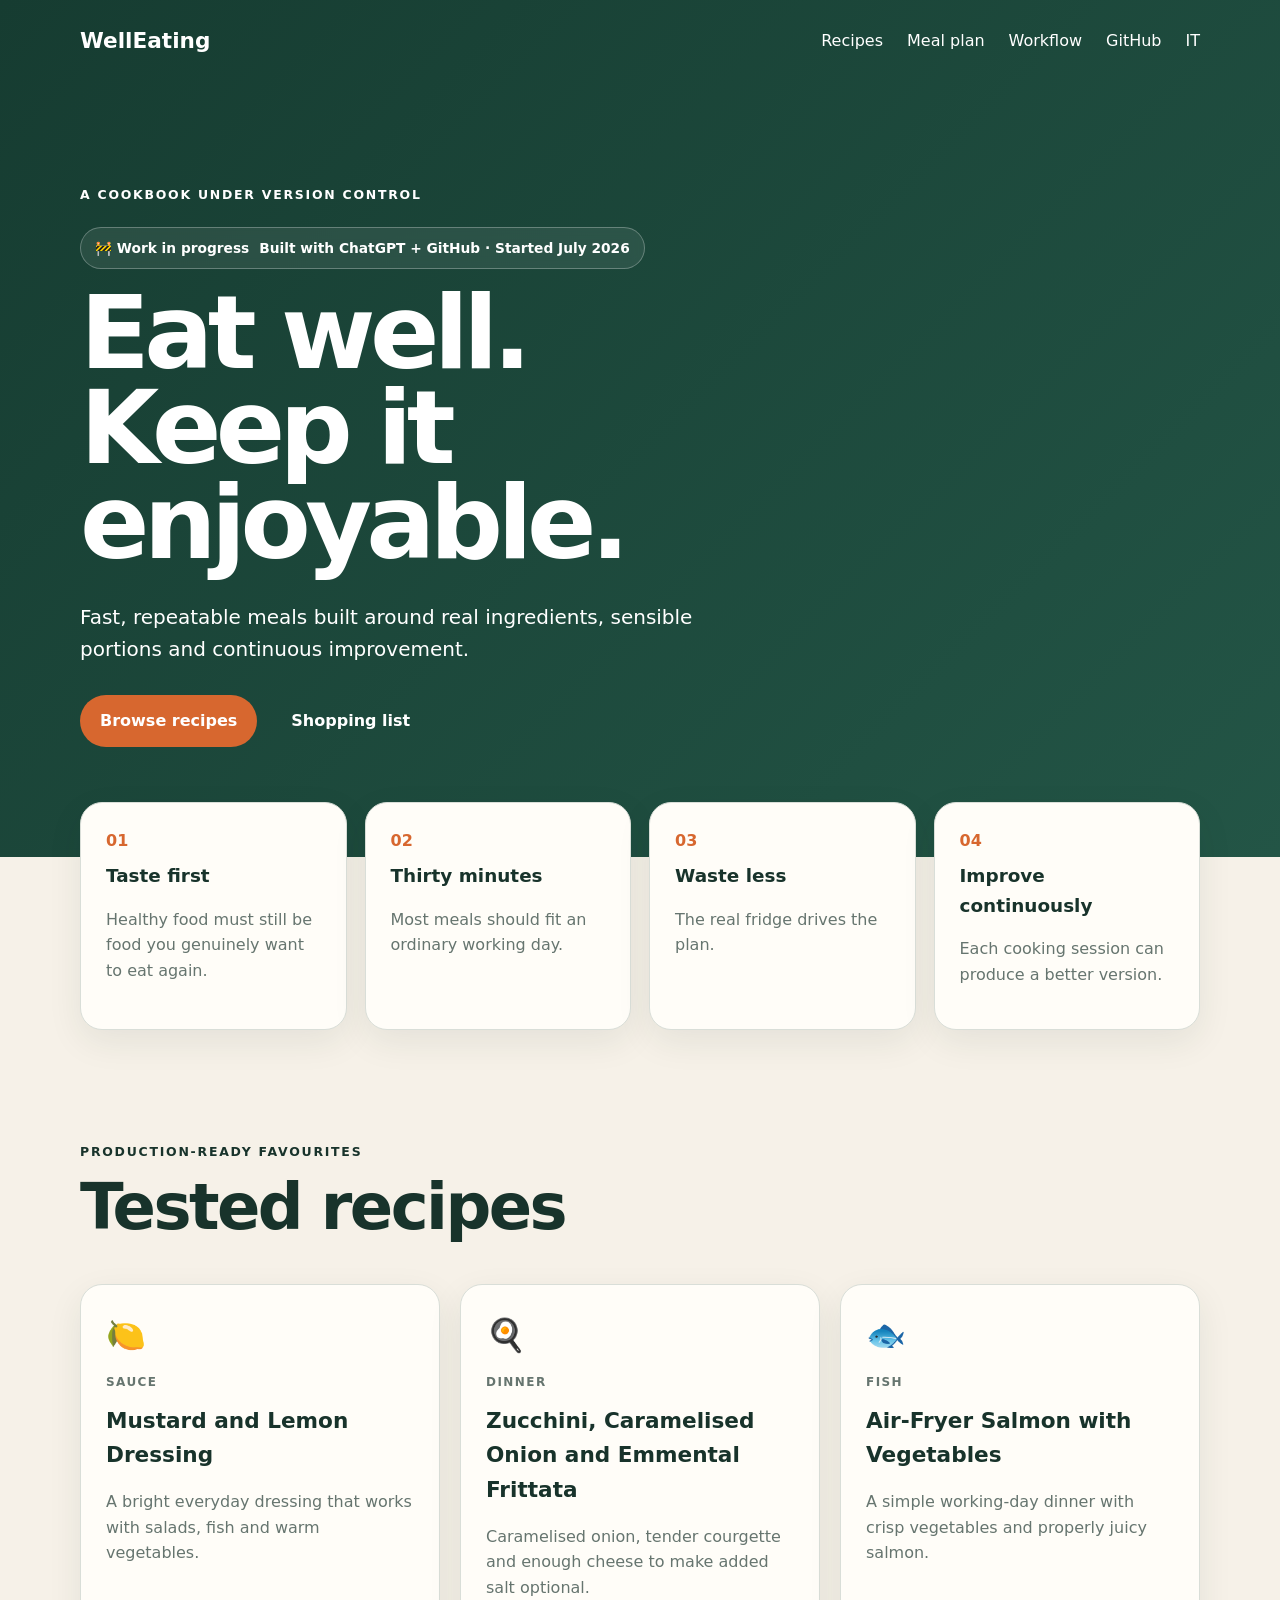
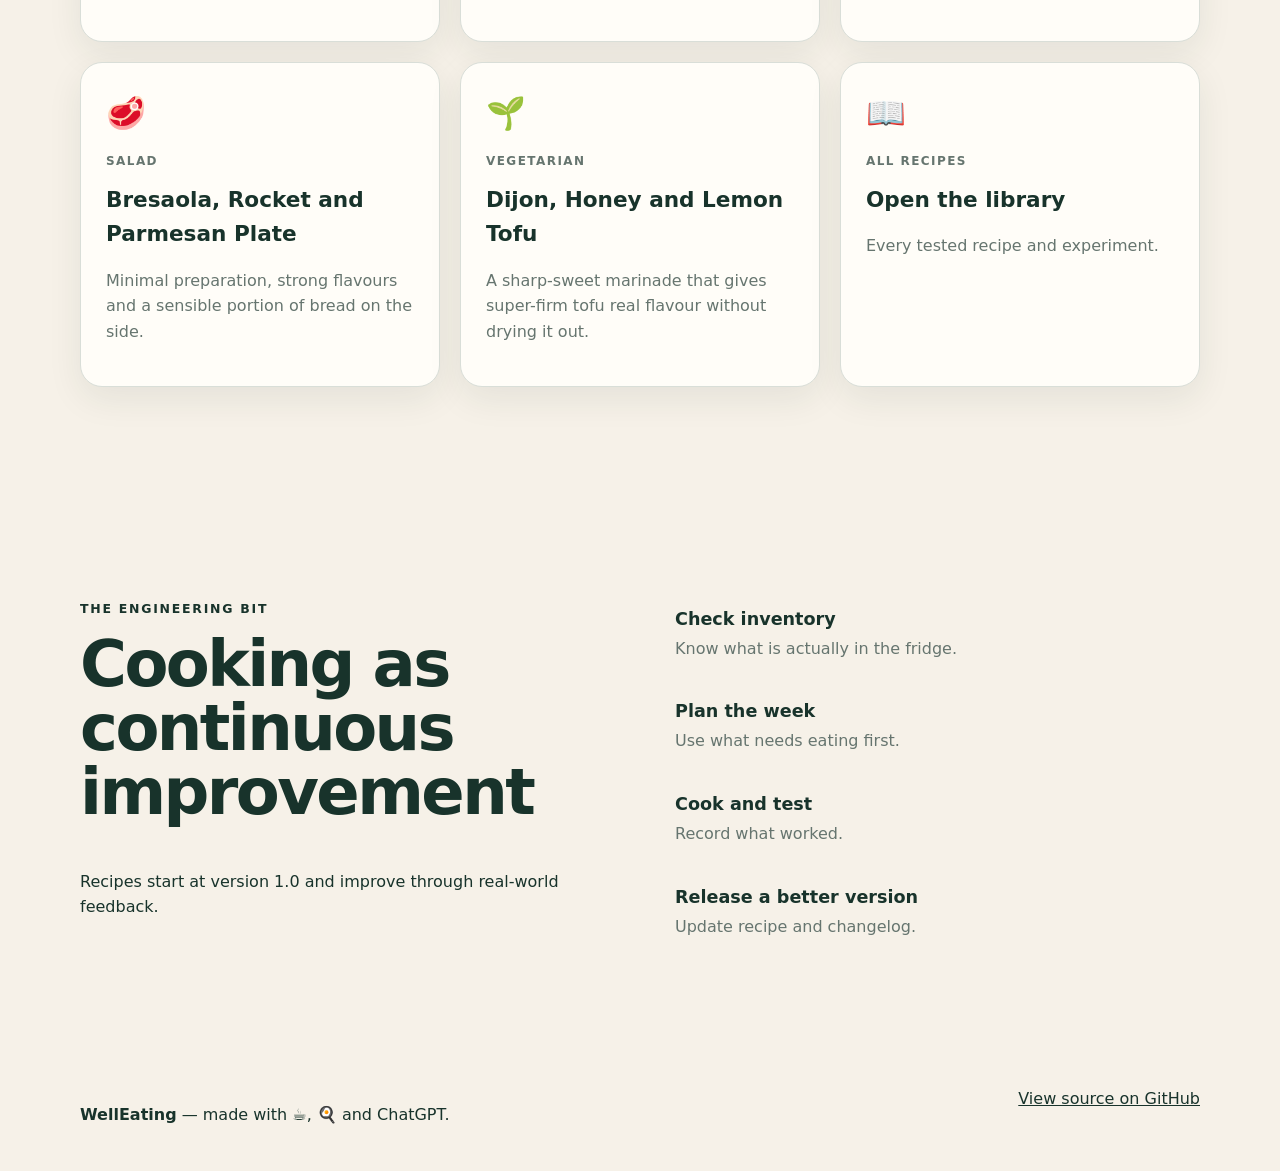
==== commit 59a45190: "Self-hosted distribution: Docker, Helm chart and themes" ====
--- a/docs/index.html
+++ b/docs/index.html
@@ -78,7 +78,7 @@
     </section>
   </main>
 
-  <footer><div class="container footer-inner"><p><strong>WellEating</strong> <span class="site-version" data-version></span> — made with ☕, 🍳 and ChatGPT.</p><a href="https://github.com/MassimoDanieli/WellEating">View source on GitHub</a></div></footer>
+  <footer><div class="container footer-inner"><p><strong>WellEating</strong> — made with ☕, 🍳 and ChatGPT.</p><a href="https://github.com/MassimoDanieli/WellEating">View source on GitHub</a></div></footer>
   <nav class="tabbar" aria-label="Primary">
     <a href="index.html" class="active"><span aria-hidden="true">🏠</span>Home</a>
     <a href="recipes.html"><span aria-hidden="true">📖</span>Recipes</a>
@@ -88,6 +88,5 @@
   </nav>
   <script src="pwa.js" defer></script>
   <script src="home.js" defer></script>
-  <script src="version.js" defer></script>
 </body>
 </html>
--- a/docs/styles.css
+++ b/docs/styles.css
@@ -20,8 +20,6 @@
 .rating{color:var(--accent);letter-spacing:2px}.dialog-source{padding:0 52px 40px;margin:0}.dialog-source a{color:var(--accent);font-weight:800;text-decoration:none}
 @media(max-width:620px){.dialog-source{padding:0 25px 30px}}
 
-.site-version{font-size:.75rem;font-weight:700;opacity:.6;margin-left:4px}
-
 /* Mobile app experience */
 .tabbar{display:none}
 @media(max-width:620px){
--- a/docs/theme.css
+++ b/docs/theme.css
@@ -0,0 +1,3 @@
+/* Theme overrides. Empty on GitHub Pages (default forest theme).
+   In self-hosted deployments the container entrypoint writes the
+   selected theme's palette here. */
